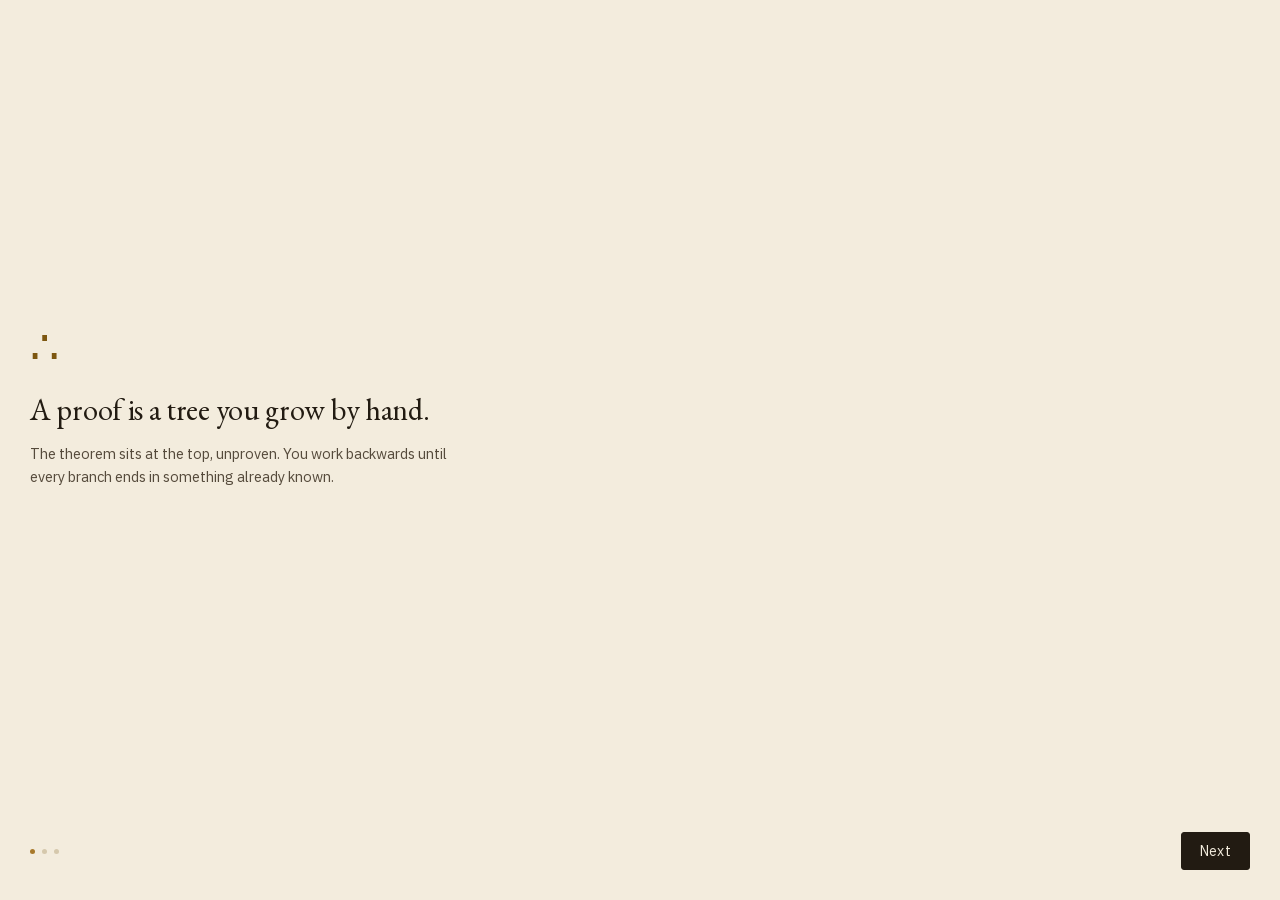
==== web/index.html @ ab9def8e "Real mathematical proofs as drag-and-snap puzzles, checked by a verification kernel that ships insid" ====
<!doctype html>
<html lang="en">
<head>
<meta charset="utf-8">
<meta name="viewport" content="width=device-width, initial-scale=1, maximum-scale=1, user-scalable=no, viewport-fit=cover">
<meta name="color-scheme" content="light dark">
<title>Axiom</title>
<link rel="icon" href="data:,">
<link rel="stylesheet" href="fonts/fonts.css">
<link rel="stylesheet" href="css/style.css">
</head>
<body>

<main id="stage">

  <!-- ONBOARDING -->
  <section class="screen" id="onboard" hidden>
    <div class="ob-track" id="obTrack">
      <article class="ob-card">
        <p class="ob-mark">∴</p>
        <p class="ob-line">A proof is a tree you grow by hand.</p>
        <p class="ob-sub">The theorem sits at the top, unproven. You work backwards until every branch
          ends in something already known.</p>
      </article>
      <article class="ob-card">
        <p class="ob-mark">■</p>
        <p class="ob-line">Every step is checked by a real verifier.</p>
        <p class="ob-sub">There is a proof kernel inside this app. It refuses anything that does not follow.
          When it says you proved it, you proved it.</p>
      </article>
      <article class="ob-card">
        <p class="ob-mark">△</p>
        <p class="ob-line">You will never type mathematics.</p>
        <p class="ob-sub">Suppose, split, take cases, name a witness. Eight moves carry the whole game,
          and the first one is waiting.</p>
      </article>
    </div>
    <div class="ob-foot">
      <div class="ob-dots" id="obDots"></div>
      <button class="btn" id="obNext" type="button">Next</button>
    </div>
  </section>

  <!-- MAP -->
  <section class="screen view" id="v-map" hidden>
    <header class="bar bar-plain">
      <div class="bar-mid"><p class="bar-title">The Grand Map</p><p class="bar-sub" id="mapCount"></p></div>
    </header>
    <div class="scroller"><div id="mapList"></div>
      <p class="colophon">Twenty five centuries, three regions, one kernel.</p>
    </div>
  </section>

  <!-- DAILY -->
  <section class="screen view" id="v-daily" hidden>
    <header class="bar bar-plain">
      <div class="bar-mid"><p class="bar-title" id="dDay"></p><p class="bar-sub" id="dDate"></p></div>
    </header>
    <div class="scroller">
      <p class="streak" id="dStreak"></p>

      <div class="envelope" id="dEnvelope" hidden>
        <div class="env-seal" id="dSeal">∴</div>
        <p class="env-tone" id="dTone"></p>
        <p class="env-note">One theorem, the same one for everyone, chosen by today’s date.</p>
        <button class="btn" id="dOpen" type="button">Break the seal</button>
      </div>

      <div class="result" id="dResult" hidden>
        <p class="res-name" id="dName"></p>
        <div class="grid" id="dShape"></div>
        <p class="res-score" id="dScore"></p>
        <p class="crown" id="dCrown"></p>
        <button class="btn" id="dShare" type="button">Share the shape</button>
        <p class="help">The grid shows the shape of your proof tree and nothing else. It gives no step away.</p>
      </div>

      <hr class="rule faint">
      <p class="label">The last thirty days</p>
      <div class="archive" id="dArchive"></div>
      <p class="help">Dailies are computed from the date on this device, so they work with no connection
        and everyone gets the same theorem.</p>
    </div>
  </section>

  <!-- FORGE -->
  <section class="screen view" id="v-forge" hidden>
    <header class="bar bar-plain">
      <div class="bar-mid"><p class="bar-title">The Forge</p><p class="bar-sub">Drills, built fresh each time</p></div>
    </header>
    <div class="scroller">
      <p class="lead">Pick a move and the forge grows a new theorem around it, then checks that it can be
        finished before handing it to you. Mastery fades over a few weeks, which is what brings you back.</p>
      <div id="forgeList"></div>
    </div>
  </section>

  <!-- SATCHEL -->
  <section class="screen view" id="v-satchel" hidden>
    <header class="bar bar-plain">
      <div class="bar-mid"><p class="bar-title">Satchel</p><p class="bar-sub">Everything you have proved</p></div>
    </header>
    <div class="scroller">
      <p class="lead">Every theorem you finish becomes a tool you keep. Tap any one to watch your own proof
        rebuild itself, step by step.</p>
      <div id="satchelList"></div>
      <p class="empty" id="satchelEmpty" hidden>Nothing yet. Prove one theorem and it becomes a tool you keep.</p>
    </div>
  </section>

  <!-- PROFILE -->
  <section class="screen view" id="v-profile" hidden>
    <header class="bar bar-plain">
      <div class="bar-mid"><p class="bar-title">You</p><p class="bar-sub">Kept on this device only</p></div>
    </header>
    <div class="scroller">
      <div class="stats">
        <div class="stat"><span class="k">Rigor</span><span class="v" id="pRigor"></span></div>
        <div class="stat"><span class="k">Seals</span><span class="v" id="pSeals"></span></div>
        <div class="stat"><span class="k">Gold crowns</span><span class="v" id="pGold"></span></div>
        <div class="stat"><span class="k">Silver crowns</span><span class="v" id="pSilver"></span></div>
        <div class="stat"><span class="k">Daily streak</span><span class="v" id="pStreak"></span></div>
      </div>
      <p class="help">Rigor is a local score. There is no server behind it and no leaderboard to climb,
        so it only ever measures you against the shortest known proof.</p>

      <hr class="rule faint">
      <h2 class="h2">Settings</h2>
      <div class="field row"><div><label for="setSound">Sound</label>
        <p class="help">Woodblock clicks and the closing chord, synthesised on the device.</p></div>
        <input type="checkbox" id="setSound"></div>
      <div class="field row"><div><label for="setHaptics">Haptics</label>
        <p class="help">A short thunk when a step snaps home.</p></div>
        <input type="checkbox" id="setHaptics"></div>
      <div class="field row"><div><label for="setNotify">Daily reminder</label>
        <p class="help">One notification a day, only until you have solved that day’s proof. Off by default.</p></div>
        <input type="checkbox" id="setNotify"></div>
      <div class="field" id="setTimeRow" hidden><label for="setTime">Reminder time</label>
        <input type="time" id="setTime"></div>

      <hr class="rule faint">
      <h2 class="h2">Your progress</h2>
      <p class="help">Everything lives in this app’s storage on this phone. Nothing is uploaded, because
        the app cannot reach the network at all.</p>
      <div class="btnrow">
        <button class="btn ghost small" id="exportBtn" type="button">Export as JSON</button>
        <button class="btn ghost small danger" id="eraseBtn" type="button">Erase everything</button>
      </div>

      <p class="colophon">Axiom. Rigor as play.<br>Free, complete, and offline. Version 1.0</p>
    </div>
  </section>

  <!-- PROOF BOARD -->
  <section class="screen" id="v-board" hidden>
    <header class="bar">
      <button class="icon" id="bBack" type="button" aria-label="Leave this proof">Leave</button>
      <div class="bar-mid"><p class="bar-title" id="bTitle"></p><p class="bar-sub" id="bSub"></p></div>
      <button class="icon" id="bHint" type="button" aria-label="Ask for a hint">Hint</button>
    </header>
    <div class="statement" id="bStatement"></div>
    <div class="treewrap" id="treeWrap"><div class="treefit" id="treeFit"><div class="tree" id="tree"></div></div></div>

    <div class="replaybar" id="replayBar" hidden><p id="replayNote">Replaying</p></div>

    <div class="panel" id="panel">
      <div class="panel-head">
        <div class="panel-top">
          <p class="panel-goal" id="pGoal"></p>
          <span class="panel-actions">
            <span class="par" id="bPar"></span>
            <button class="btn ghost small" id="bUndo" type="button">Undo</button>
          </span>
        </div>
        <p class="panel-know" id="pKnowHead"></p>
        <div class="chips" id="pKnow"></div>
      </div>
      <p class="panel-label">Moves</p>
      <div class="moves" id="pMoves"></div>
      <p class="panel-label" id="pToolsLabel">Satchel</p>
      <div class="tools" id="pTools"></div>
    </div>
  </section>

  <!-- VIGNETTE -->
  <section class="screen" id="v-vignette" hidden>
    <header class="bar">
      <button class="icon" id="vgBack" type="button" aria-label="Back">Back</button>
      <div class="bar-mid"><p class="bar-title">Keystone</p><p class="bar-sub" id="vgEra"></p></div>
      <span class="icon spacer"></span>
    </header>
    <div class="scroller">
      <h1 class="vg-title" id="vgTitle"></h1>
      <div class="vg-body" id="vgBody"></div>
    </div>
  </section>
</main>

<nav id="tabs" hidden>
  <button data-view="map" class="tab is-on" type="button">Map</button>
  <button data-view="daily" class="tab" type="button">Daily</button>
  <button data-view="forge" class="tab" type="button">Forge</button>
  <button data-view="satchel" class="tab" type="button">Satchel</button>
  <button data-view="profile" class="tab" type="button">You</button>
</nav>

<!-- term picker -->
<div id="chooser" class="sheet" hidden>
  <div class="sheet-panel">
    <p class="sheet-title" id="chooserTitle"></p>
    <p class="sheet-body" id="chooserNote" hidden></p>
    <div class="chips" id="chooserList"></div>
    <button class="btn ghost small" id="chooserCancel" type="button">Cancel</button>
  </div>
</div>

<!-- hints -->
<div id="hint" class="sheet" hidden>
  <div class="sheet-panel">
    <p class="sheet-title" id="hintTier"></p>
    <p class="sheet-body" id="hintBody"></p>
    <p class="sheet-body ghosted" id="hintExtra" hidden></p>
    <p class="help" id="hintCost"></p>
    <button class="btn ghost small" id="hintClose" type="button">Close</button>
  </div>
</div>

<!-- victory -->
<div id="victory" class="sheet" hidden>
  <div class="sheet-panel">
    <p class="v-eyebrow">Proved</p>
    <p class="v-title" id="vTitle"></p>
    <p class="v-verify" id="vVerify"></p>
    <div class="v-nums">
      <div><span class="v-n" id="vMoves"></span><span class="v-k">moves</span></div>
      <div><span class="v-n" id="vPar"></span><span class="v-k">par</span></div>
      <div><span class="v-n" id="vTime"></span><span class="v-k">taken</span></div>
    </div>
    <p class="crown" id="vCrown"></p>
    <p class="v-rigor" id="vRigor"></p>
    <p class="v-lemma" id="vLemma"></p>
    <div class="btnrow">
      <button class="btn" id="vNext" type="button">Next theorem</button>
      <button class="btn ghost small" id="vShare" type="button">Share the shape</button>
      <button class="btn ghost small" id="vVignette" type="button" hidden>Read the story</button>
      <button class="btn ghost small" id="vBack" type="button">Done</button>
    </div>
  </div>
</div>

<p id="toast" class="toast" hidden></p>

<script src="js/kernel.js"></script>
<script src="js/pars.js"></script>
<script src="js/content.js"></script>
<script src="js/store.js"></script>
<script src="js/sound.js"></script>
<script src="js/forge.js"></script>
<script src="js/board.js"></script>
<script src="js/app.js"></script>
</body>
</html>
---- web/fonts/fonts.css ----
/* cyrillic-ext */
@font-face {
  font-family: 'EB Garamond';
  font-style: italic;
  font-weight: 400 600;
  font-display: swap;
  src: url(SlGWmQSNjdsmc35JDF1K5GRweDY1ZyHKpWiGIg.woff2) format('woff2');
  unicode-range: U+0460-052F, U+1C80-1C8A, U+20B4, U+2DE0-2DFF, U+A640-A69F, U+FE2E-FE2F;
}
/* cyrillic */
@font-face {
  font-family: 'EB Garamond';
  font-style: italic;
  font-weight: 400 600;
  font-display: swap;
  src: url(SlGWmQSNjdsmc35JDF1K5GRweD81ZyHKpWiGIg.woff2) format('woff2');
  unicode-range: U+0301, U+0400-045F, U+0490-0491, U+04B0-04B1, U+2116;
}
/* greek-ext */
@font-face {
  font-family: 'EB Garamond';
  font-style: italic;
  font-weight: 400 600;
  font-display: swap;
  src: url(SlGWmQSNjdsmc35JDF1K5GRweDc1ZyHKpWiGIg.woff2) format('woff2');
  unicode-range: U+1F00-1FFF;
}
/* greek */
@font-face {
  font-family: 'EB Garamond';
  font-style: italic;
  font-weight: 400 600;
  font-display: swap;
  src: url(SlGWmQSNjdsmc35JDF1K5GRweDg1ZyHKpWiGIg.woff2) format('woff2');
  unicode-range: U+0370-0377, U+037A-037F, U+0384-038A, U+038C, U+038E-03A1, U+03A3-03FF;
}
/* vietnamese */
@font-face {
  font-family: 'EB Garamond';
  font-style: italic;
  font-weight: 400 600;
  font-display: swap;
  src: url(SlGWmQSNjdsmc35JDF1K5GRweDQ1ZyHKpWiGIg.woff2) format('woff2');
  unicode-range: U+0102-0103, U+0110-0111, U+0128-0129, U+0168-0169, U+01A0-01A1, U+01AF-01B0, U+0300-0301, U+0303-0304, U+0308-0309, U+0323, U+0329, U+1EA0-1EF9, U+20AB;
}
/* latin-ext */
@font-face {
  font-family: 'EB Garamond';
  font-style: italic;
  font-weight: 400 600;
  font-display: swap;
  src: url(SlGWmQSNjdsmc35JDF1K5GRweDU1ZyHKpWiGIg.woff2) format('woff2');
  unicode-range: U+0100-02BA, U+02BD-02C5, U+02C7-02CC, U+02CE-02D7, U+02DD-02FF, U+0304, U+0308, U+0329, U+1D00-1DBF, U+1E00-1E9F, U+1EF2-1EFF, U+2020, U+20A0-20AB, U+20AD-20C0, U+2113, U+2C60-2C7F, U+A720-A7FF;
}
/* latin */
@font-face {
  font-family: 'EB Garamond';
  font-style: italic;
  font-weight: 400 600;
  font-display: swap;
  src: url(SlGWmQSNjdsmc35JDF1K5GRweDs1ZyHKpWg.woff2) format('woff2');
  unicode-range: U+0000-00FF, U+0131, U+0152-0153, U+02BB-02BC, U+02C6, U+02DA, U+02DC, U+0304, U+0308, U+0329, U+2000-206F, U+20AC, U+2122, U+2191, U+2193, U+2212, U+2215, U+FEFF, U+FFFD;
}
/* cyrillic-ext */
@font-face {
  font-family: 'EB Garamond';
  font-style: normal;
  font-weight: 400 700;
  font-display: swap;
  src: url(SlGUmQSNjdsmc35JDF1K5GR4SDk_YAPIlWk.woff2) format('woff2');
  unicode-range: U+0460-052F, U+1C80-1C8A, U+20B4, U+2DE0-2DFF, U+A640-A69F, U+FE2E-FE2F;
}
/* cyrillic */
@font-face {
  font-family: 'EB Garamond';
  font-style: normal;
  font-weight: 400 700;
  font-display: swap;
  src: url(SlGUmQSNjdsmc35JDF1K5GRxSDk_YAPIlWk.woff2) format('woff2');
  unicode-range: U+0301, U+0400-045F, U+0490-0491, U+04B0-04B1, U+2116;
}
/* greek-ext */
@font-face {
  font-family: 'EB Garamond';
  font-style: normal;
  font-weight: 400 700;
  font-display: swap;
  src: url(SlGUmQSNjdsmc35JDF1K5GR5SDk_YAPIlWk.woff2) format('woff2');
  unicode-range: U+1F00-1FFF;
}
/* greek */
@font-face {
  font-family: 'EB Garamond';
  font-style: normal;
  font-weight: 400 700;
  font-display: swap;
  src: url(SlGUmQSNjdsmc35JDF1K5GR2SDk_YAPIlWk.woff2) format('woff2');
  unicode-range: U+0370-0377, U+037A-037F, U+0384-038A, U+038C, U+038E-03A1, U+03A3-03FF;
}
/* vietnamese */
@font-face {
  font-family: 'EB Garamond';
  font-style: normal;
  font-weight: 400 700;
  font-display: swap;
  src: url(SlGUmQSNjdsmc35JDF1K5GR6SDk_YAPIlWk.woff2) format('woff2');
  unicode-range: U+0102-0103, U+0110-0111, U+0128-0129, U+0168-0169, U+01A0-01A1, U+01AF-01B0, U+0300-0301, U+0303-0304, U+0308-0309, U+0323, U+0329, U+1EA0-1EF9, U+20AB;
}
/* latin-ext */
@font-face {
  font-family: 'EB Garamond';
  font-style: normal;
  font-weight: 400 700;
  font-display: swap;
  src: url(SlGUmQSNjdsmc35JDF1K5GR7SDk_YAPIlWk.woff2) format('woff2');
  unicode-range: U+0100-02BA, U+02BD-02C5, U+02C7-02CC, U+02CE-02D7, U+02DD-02FF, U+0304, U+0308, U+0329, U+1D00-1DBF, U+1E00-1E9F, U+1EF2-1EFF, U+2020, U+20A0-20AB, U+20AD-20C0, U+2113, U+2C60-2C7F, U+A720-A7FF;
}
/* latin */
@font-face {
  font-family: 'EB Garamond';
  font-style: normal;
  font-weight: 400 700;
  font-display: swap;
  src: url(SlGUmQSNjdsmc35JDF1K5GR1SDk_YAPI.woff2) format('woff2');
  unicode-range: U+0000-00FF, U+0131, U+0152-0153, U+02BB-02BC, U+02C6, U+02DA, U+02DC, U+0304, U+0308, U+0329, U+2000-206F, U+20AC, U+2122, U+2191, U+2193, U+2212, U+2215, U+FEFF, U+FFFD;
}
/* cyrillic-ext */
@font-face {
  font-family: 'IBM Plex Sans';
  font-style: normal;
  font-weight: 400;
  font-stretch: 100%;
  font-display: swap;
  src: url(zYXzKVElMYYaJe8bpLHnCwDKr932-G7dytD-Dmu1syxTKYbSB4ZhRNU.woff2) format('woff2');
  unicode-range: U+0460-052F, U+1C80-1C8A, U+20B4, U+2DE0-2DFF, U+A640-A69F, U+FE2E-FE2F;
}
/* cyrillic */
@font-face {
  font-family: 'IBM Plex Sans';
  font-style: normal;
  font-weight: 400;
  font-stretch: 100%;
  font-display: swap;
  src: url(zYXzKVElMYYaJe8bpLHnCwDKr932-G7dytD-Dmu1syxaKYbSB4ZhRNU.woff2) format('woff2');
  unicode-range: U+0301, U+0400-045F, U+0490-0491, U+04B0-04B1, U+2116;
}
/* greek */
@font-face {
  font-family: 'IBM Plex Sans';
  font-style: normal;
  font-weight: 400;
  font-stretch: 100%;
  font-display: swap;
  src: url(zYXzKVElMYYaJe8bpLHnCwDKr932-G7dytD-Dmu1syxdKYbSB4ZhRNU.woff2) format('woff2');
  unicode-range: U+0370-0377, U+037A-037F, U+0384-038A, U+038C, U+038E-03A1, U+03A3-03FF;
}
/* vietnamese */
@font-face {
  font-family: 'IBM Plex Sans';
  font-style: normal;
  font-weight: 400;
  font-stretch: 100%;
  font-display: swap;
  src: url(zYXzKVElMYYaJe8bpLHnCwDKr932-G7dytD-Dmu1syxRKYbSB4ZhRNU.woff2) format('woff2');
  unicode-range: U+0102-0103, U+0110-0111, U+0128-0129, U+0168-0169, U+01A0-01A1, U+01AF-01B0, U+0300-0301, U+0303-0304, U+0308-0309, U+0323, U+0329, U+1EA0-1EF9, U+20AB;
}
/* latin-ext */
@font-face {
  font-family: 'IBM Plex Sans';
  font-style: normal;
  font-weight: 400;
  font-stretch: 100%;
  font-display: swap;
  src: url(zYXzKVElMYYaJe8bpLHnCwDKr932-G7dytD-Dmu1syxQKYbSB4ZhRNU.woff2) format('woff2');
  unicode-range: U+0100-02BA, U+02BD-02C5, U+02C7-02CC, U+02CE-02D7, U+02DD-02FF, U+0304, U+0308, U+0329, U+1D00-1DBF, U+1E00-1E9F, U+1EF2-1EFF, U+2020, U+20A0-20AB, U+20AD-20C0, U+2113, U+2C60-2C7F, U+A720-A7FF;
}
/* latin */
@font-face {
  font-family: 'IBM Plex Sans';
  font-style: normal;
  font-weight: 400;
  font-stretch: 100%;
  font-display: swap;
  src: url(zYXzKVElMYYaJe8bpLHnCwDKr932-G7dytD-Dmu1syxeKYbSB4Zh.woff2) format('woff2');
  unicode-range: U+0000-00FF, U+0131, U+0152-0153, U+02BB-02BC, U+02C6, U+02DA, U+02DC, U+0304, U+0308, U+0329, U+2000-206F, U+20AC, U+2122, U+2191, U+2193, U+2212, U+2215, U+FEFF, U+FFFD;
}
/* cyrillic-ext */
@font-face {
  font-family: 'IBM Plex Sans';
  font-style: normal;
  font-weight: 500;
  font-stretch: 100%;
  font-display: swap;
  src: url(zYXzKVElMYYaJe8bpLHnCwDKr932-G7dytD-Dmu1syxTKYbSB4ZhRNU.woff2) format('woff2');
  unicode-range: U+0460-052F, U+1C80-1C8A, U+20B4, U+2DE0-2DFF, U+A640-A69F, U+FE2E-FE2F;
}
/* cyrillic */
@font-face {
  font-family: 'IBM Plex Sans';
  font-style: normal;
  font-weight: 500;
  font-stretch: 100%;
  font-display: swap;
  src: url(zYXzKVElMYYaJe8bpLHnCwDKr932-G7dytD-Dmu1syxaKYbSB4ZhRNU.woff2) format('woff2');
  unicode-range: U+0301, U+0400-045F, U+0490-0491, U+04B0-04B1, U+2116;
}
/* greek */
@font-face {
  font-family: 'IBM Plex Sans';
  font-style: normal;
  font-weight: 500;
  font-stretch: 100%;
  font-display: swap;
  src: url(zYXzKVElMYYaJe8bpLHnCwDKr932-G7dytD-Dmu1syxdKYbSB4ZhRNU.woff2) format('woff2');
  unicode-range: U+0370-0377, U+037A-037F, U+0384-038A, U+038C, U+038E-03A1, U+03A3-03FF;
}
/* vietnamese */
@font-face {
  font-family: 'IBM Plex Sans';
  font-style: normal;
  font-weight: 500;
  font-stretch: 100%;
  font-display: swap;
  src: url(zYXzKVElMYYaJe8bpLHnCwDKr932-G7dytD-Dmu1syxRKYbSB4ZhRNU.woff2) format('woff2');
  unicode-range: U+0102-0103, U+0110-0111, U+0128-0129, U+0168-0169, U+01A0-01A1, U+01AF-01B0, U+0300-0301, U+0303-0304, U+0308-0309, U+0323, U+0329, U+1EA0-1EF9, U+20AB;
}
/* latin-ext */
@font-face {
  font-family: 'IBM Plex Sans';
  font-style: normal;
  font-weight: 500;
  font-stretch: 100%;
  font-display: swap;
  src: url(zYXzKVElMYYaJe8bpLHnCwDKr932-G7dytD-Dmu1syxQKYbSB4ZhRNU.woff2) format('woff2');
  unicode-range: U+0100-02BA, U+02BD-02C5, U+02C7-02CC, U+02CE-02D7, U+02DD-02FF, U+0304, U+0308, U+0329, U+1D00-1DBF, U+1E00-1E9F, U+1EF2-1EFF, U+2020, U+20A0-20AB, U+20AD-20C0, U+2113, U+2C60-2C7F, U+A720-A7FF;
}
/* latin */
@font-face {
  font-family: 'IBM Plex Sans';
  font-style: normal;
  font-weight: 500;
  font-stretch: 100%;
  font-display: swap;
  src: url(zYXzKVElMYYaJe8bpLHnCwDKr932-G7dytD-Dmu1syxeKYbSB4Zh.woff2) format('woff2');
  unicode-range: U+0000-00FF, U+0131, U+0152-0153, U+02BB-02BC, U+02C6, U+02DA, U+02DC, U+0304, U+0308, U+0329, U+2000-206F, U+20AC, U+2122, U+2191, U+2193, U+2212, U+2215, U+FEFF, U+FFFD;
}
/* cyrillic-ext */
@font-face {
  font-family: 'IBM Plex Sans';
  font-style: normal;
  font-weight: 600;
  font-stretch: 100%;
  font-display: swap;
  src: url(zYXzKVElMYYaJe8bpLHnCwDKr932-G7dytD-Dmu1syxTKYbSB4ZhRNU.woff2) format('woff2');
  unicode-range: U+0460-052F, U+1C80-1C8A, U+20B4, U+2DE0-2DFF, U+A640-A69F, U+FE2E-FE2F;
}
/* cyrillic */
@font-face {
  font-family: 'IBM Plex Sans';
  font-style: normal;
  font-weight: 600;
  font-stretch: 100%;
  font-display: swap;
  src: url(zYXzKVElMYYaJe8bpLHnCwDKr932-G7dytD-Dmu1syxaKYbSB4ZhRNU.woff2) format('woff2');
  unicode-range: U+0301, U+0400-045F, U+0490-0491, U+04B0-04B1, U+2116;
}
/* greek */
@font-face {
  font-family: 'IBM Plex Sans';
  font-style: normal;
  font-weight: 600;
  font-stretch: 100%;
  font-display: swap;
  src: url(zYXzKVElMYYaJe8bpLHnCwDKr932-G7dytD-Dmu1syxdKYbSB4ZhRNU.woff2) format('woff2');
  unicode-range: U+0370-0377, U+037A-037F, U+0384-038A, U+038C, U+038E-03A1, U+03A3-03FF;
}
/* vietnamese */
@font-face {
  font-family: 'IBM Plex Sans';
  font-style: normal;
  font-weight: 600;
  font-stretch: 100%;
  font-display: swap;
  src: url(zYXzKVElMYYaJe8bpLHnCwDKr932-G7dytD-Dmu1syxRKYbSB4ZhRNU.woff2) format('woff2');
  unicode-range: U+0102-0103, U+0110-0111, U+0128-0129, U+0168-0169, U+01A0-01A1, U+01AF-01B0, U+0300-0301, U+0303-0304, U+0308-0309, U+0323, U+0329, U+1EA0-1EF9, U+20AB;
}
/* latin-ext */
@font-face {
  font-family: 'IBM Plex Sans';
  font-style: normal;
  font-weight: 600;
  font-stretch: 100%;
  font-display: swap;
  src: url(zYXzKVElMYYaJe8bpLHnCwDKr932-G7dytD-Dmu1syxQKYbSB4ZhRNU.woff2) format('woff2');
  unicode-range: U+0100-02BA, U+02BD-02C5, U+02C7-02CC, U+02CE-02D7, U+02DD-02FF, U+0304, U+0308, U+0329, U+1D00-1DBF, U+1E00-1E9F, U+1EF2-1EFF, U+2020, U+20A0-20AB, U+20AD-20C0, U+2113, U+2C60-2C7F, U+A720-A7FF;
}
/* latin */
@font-face {
  font-family: 'IBM Plex Sans';
  font-style: normal;
  font-weight: 600;
  font-stretch: 100%;
  font-display: swap;
  src: url(zYXzKVElMYYaJe8bpLHnCwDKr932-G7dytD-Dmu1syxeKYbSB4Zh.woff2) format('woff2');
  unicode-range: U+0000-00FF, U+0131, U+0152-0153, U+02BB-02BC, U+02C6, U+02DA, U+02DC, U+0304, U+0308, U+0329, U+2000-206F, U+20AC, U+2122, U+2191, U+2193, U+2212, U+2215, U+FEFF, U+FFFD;
}
---- web/css/style.css ----
/* Axiom. Parchment and ink, with gold reserved for what has been proved.
   One accent (gold), one radius system (3px, 8px, and circles for wax seals). */

:root {
  --parch: #F3ECDD;
  --parch-2: #EAE1CD;
  --parch-3: #E2D7BE;
  --ink: #221B12;
  --ink-soft: #554A3B;
  --ink-faint: #6E6149;
  --hair: #D5C8AC;
  --gold: #7D5710;          /* text weight gold */
  --gold-line: #A8792A;     /* strokes and fills */
  --gold-wash: rgba(168, 121, 42, 0.13);
  --danger: #7A2E22;
  --r: 3px;
  --r-lg: 8px;
  --serif: "EB Garamond", Iowan Old Style, Palatino, Georgia, serif;
  --sans: "IBM Plex Sans", system-ui, -apple-system, Segoe UI, sans-serif;
  --measure: 34rem;
}

@media (prefers-color-scheme: dark) {
  :root {
    --parch: #17140F;
    --parch-2: #211C14;
    --parch-3: #2A241A;
    --ink: #EDE4D0;
    --ink-soft: #A99B82;
    --ink-faint: #9D8E6B;
    --hair: #3A3325;
    --gold: #D7A94A;
    --gold-line: #C69A3E;
    --gold-wash: rgba(215, 169, 74, 0.14);
    --danger: #D98A7C;
  }
}

* { box-sizing: border-box; -webkit-tap-highlight-color: transparent; }

html, body {
  margin: 0; height: 100%;
  background: var(--parch);
  color: var(--ink);
  font-family: var(--serif);
  font-size: 17px;
  line-height: 1.5;
  -webkit-font-smoothing: antialiased;
  overscroll-behavior: none;
}

#stage { position: fixed; inset: 0 0 var(--tabh, 0px) 0; }
body.has-tabs { --tabh: calc(56px + var(--sab, 0px)); }
body.on-board { --tabh: 0px; }
body.dragging { -webkit-user-select: none; user-select: none; }

.screen { position: absolute; inset: 0; display: flex; flex-direction: column; }
.screen[hidden] { display: none !important; }

.scroller {
  flex: 1 1 auto; overflow-y: auto; -webkit-overflow-scrolling: touch;
  padding: 16px 20px 44px; max-width: var(--measure); width: 100%; margin: 0 auto;
}

/* ---------------- bars ---------------- */
.bar {
  display: flex; align-items: center; gap: 10px;
  padding: calc(10px + var(--sat, 0px)) 14px 10px;
  border-bottom: 1px solid var(--hair);
  background: var(--parch);
  flex: 0 0 auto;
}
.bar-mid { flex: 1; min-width: 0; text-align: center; }
.bar-plain .bar-mid { text-align: left; padding-left: 6px; }
.bar-title { font-family: var(--serif); font-size: 19px; margin: 0; letter-spacing: -0.005em;
  white-space: nowrap; overflow: hidden; text-overflow: ellipsis; }
.bar-sub { font-family: var(--sans); font-size: 11px; letter-spacing: 0.1em; text-transform: uppercase;
  color: var(--ink-faint); margin: 2px 0 0; white-space: nowrap; overflow: hidden; text-overflow: ellipsis; }
.icon {
  font-family: var(--sans); font-size: 12px; letter-spacing: 0.06em; text-transform: uppercase;
  background: transparent; border: 1px solid var(--hair); border-radius: var(--r);
  color: var(--ink-soft); padding: 6px 10px; cursor: pointer; flex: 0 0 auto;
}
.icon:active { transform: translateY(1px); }
.icon.spacer { visibility: hidden; }

/* ---------------- type ---------------- */
.label, .panel-label, .sat-head, .tab, .stat .k, .v-k, .seal-sub, .fg-p {
  font-family: var(--sans); font-size: 11px; letter-spacing: 0.12em; text-transform: uppercase;
  color: var(--ink-faint);
}
.h2 { font-size: 20px; font-weight: 600; margin: 26px 0 8px; }
.lead { font-size: 17px; color: var(--ink-soft); margin: 0 0 20px; }
.help { font-family: var(--sans); font-size: 12.5px; line-height: 1.5; color: var(--ink-faint); margin: 8px 0 0; }
.empty { color: var(--ink-faint); font-style: italic; margin-top: 36px; }
.colophon { font-family: var(--sans); font-size: 11.5px; color: var(--ink-faint); letter-spacing: 0.04em;
  margin-top: 34px; line-height: 1.7; }
.rule { border: 0; border-top: 1px solid var(--hair); margin: 26px 0 16px; }
.rule.faint { opacity: 0.7; }

.btn {
  font-family: var(--sans); font-size: 14px; letter-spacing: 0.02em;
  background: var(--ink); color: var(--parch); border: 1px solid var(--ink);
  border-radius: var(--r); padding: 9px 18px; cursor: pointer;
  transition: transform 0.12s ease, opacity 0.12s ease;
}
.btn:active { transform: translateY(1px); }
.btn[disabled] { opacity: 0.35; cursor: default; }
.btn.ghost { background: transparent; color: var(--ink); border-color: var(--hair); }
.btn.small { padding: 6px 12px; font-size: 13px; }
.btn.danger { color: var(--danger); border-color: var(--danger); }
.btnrow { display: flex; flex-wrap: wrap; gap: 8px; margin-top: 14px; }

/* ---------------- onboarding ---------------- */
#onboard { justify-content: space-between; background: var(--parch); z-index: 40; }
.ob-track { flex: 1; display: flex; overflow: hidden; padding-top: var(--sat, 0px); }
.ob-card {
  flex: 0 0 100%; display: flex; flex-direction: column; justify-content: center;
  padding: 0 30px; transition: transform 0.34s cubic-bezier(0.16, 1, 0.3, 1);
}
.ob-mark { font-size: 46px; color: var(--gold); margin: 0 0 22px; line-height: 1; }
.ob-line { font-size: 30px; line-height: 1.22; margin: 0 0 14px; letter-spacing: -0.01em; }
.ob-sub { font-family: var(--sans); font-size: 14.5px; line-height: 1.6; color: var(--ink-soft);
  margin: 0; max-width: 26rem; }
.ob-foot { display: flex; align-items: center; justify-content: space-between;
  padding: 20px 30px calc(30px + var(--sab, 0px)); }
.ob-dots { display: flex; gap: 7px; }
.ob-dot { width: 5px; height: 5px; border-radius: 50%; background: var(--hair); }
.ob-dot.on { background: var(--gold-line); }

/* ---------------- map ---------------- */
.region { margin: 0 0 4px; }
.region + .trail { margin-bottom: 34px; }
.band { height: 46px; margin: 18px 0 10px; color: var(--gold-line); opacity: 0.55; }
.band svg { width: 100%; height: 46px; display: block; }
.band path { fill: none; stroke: currentColor; stroke-width: 1.5; stroke-linecap: round; }
.rg-name { font-size: 23px; margin: 0 0 2px; letter-spacing: -0.01em; }
.rg-era { font-family: var(--sans); font-size: 11px; letter-spacing: 0.12em; text-transform: uppercase;
  color: var(--ink-faint); margin: 0 0 10px; }
.rg-blurb { font-size: 16px; color: var(--ink-soft); margin: 0 0 10px; }
.rg-prog { font-family: var(--sans); font-size: 12.5px; color: var(--gold); margin: 0; }
.region.locked .rg-name, .region.locked .rg-blurb { color: var(--ink-faint); }

.trail { position: relative; padding-left: 0; }
.trail::before { content: ''; position: absolute; left: 21px; top: 12px; bottom: 12px;
  width: 1px; background: var(--hair); }
.seal-row { display: flex; align-items: center; gap: 14px; width: 100%; text-align: left;
  background: none; border: 0; padding: 7px 0; cursor: pointer; font: inherit; color: inherit;
  position: relative; }
.seal {
  width: 42px; height: 42px; border-radius: 50%; flex: 0 0 auto;
  display: flex; align-items: center; justify-content: center; position: relative;
  font-family: var(--sans); font-size: 13px; border: 1.5px solid var(--hair);
  background: var(--parch-2); color: var(--ink-faint);
}
.seal-proven { border-color: var(--gold-line); background: var(--gold-wash); color: var(--gold); }
.seal-gold { border-color: var(--gold); background: var(--gold); color: var(--parch); }
.seal.keystone { width: 48px; height: 48px; box-shadow: 0 0 0 1px var(--parch), 0 0 0 3px var(--hair); }
.seal-proven.keystone, .seal-gold.keystone { box-shadow: 0 0 0 1px var(--parch), 0 0 0 3px var(--gold-line); }
.seal .cr { position: absolute; top: -7px; right: -4px; font-size: 13px; color: var(--gold-line);
  background: var(--parch); border-radius: 50%; line-height: 1; padding: 1px 2px; }
.seal-txt { min-width: 0; }
.seal-name { display: block; font-size: 16.5px; line-height: 1.25; }
.seal-sub { display: block; margin-top: 2px; text-transform: none; letter-spacing: 0.01em;
  font-size: 12.5px; line-height: 1.4; }

/* ---------------- daily ---------------- */
.streak { font-family: var(--sans); font-size: 12px; letter-spacing: 0.1em; text-transform: uppercase;
  color: var(--gold); margin: 4px 0 18px; }
.envelope { border: 1px solid var(--hair); border-radius: var(--r-lg); padding: 30px 22px 26px;
  text-align: center; background: var(--parch-2); }
.env-seal {
  width: 76px; height: 76px; margin: 0 auto 18px; border-radius: 50%;
  background: var(--gold-line); color: var(--parch); font-size: 32px;
  display: flex; align-items: center; justify-content: center;
  box-shadow: 0 0 0 5px var(--gold-wash);
}
.env-seal.crack { animation: crack 0.42s cubic-bezier(0.3, 0, 0.2, 1) both; }
@keyframes crack {
  0% { transform: scale(1) rotate(0deg); }
  35% { transform: scale(1.1) rotate(-5deg); }
  100% { transform: scale(0.2) rotate(14deg); opacity: 0; }
}
.env-tone { font-size: 20px; margin: 0 0 6px; }
.env-note { font-family: var(--sans); font-size: 13px; color: var(--ink-faint); margin: 0 0 20px; }

.result { border: 1px solid var(--gold-line); border-radius: var(--r-lg); padding: 22px;
  text-align: center; background: var(--gold-wash); }
.res-name { font-size: 18px; margin: 0 0 14px; }
.grid { display: inline-block; margin: 4px 0 16px; }
.shape-row { display: flex; gap: 4px; justify-content: center; margin-bottom: 4px; }
.blk { display: block; width: 15px; height: 15px; border-radius: 2px; }
.blk.leaf { background: var(--gold); }
.blk.mid { border: 1.5px solid var(--gold-line); }
.res-score { font-family: var(--sans); font-size: 14px; margin: 0 0 4px; color: var(--ink); }
.crown { font-family: var(--sans); font-size: 13px; margin: 0 0 16px; color: var(--ink-soft); }
.crown-gold { color: var(--gold); font-weight: 600; }
.crown-silver { color: var(--ink-soft); }

.archive { display: grid; grid-template-columns: repeat(5, 1fr); gap: 6px; margin: 12px 0 6px; }
.arch { border: 1px solid var(--hair); border-radius: var(--r); background: var(--parch-2);
  padding: 7px 2px; cursor: pointer; font: inherit; color: var(--ink-faint); }
.arch .ad { display: block; font-family: var(--sans); font-size: 10px; letter-spacing: 0.04em; }
.arch .am { display: block; font-family: var(--sans); font-size: 14px; margin-top: 2px; color: var(--ink-soft); }
.arch.done { border-color: var(--gold-line); background: var(--gold-wash); color: var(--ink-soft); }
.arch.done .am { color: var(--gold); }
.arch.today { border-style: dashed; }

/* ---------------- forge ---------------- */
.forge-row { display: block; width: 100%; text-align: left; background: var(--parch-2);
  border: 1px solid var(--hair); border-radius: var(--r); padding: 13px 14px; margin-bottom: 9px;
  cursor: pointer; font: inherit; color: inherit; }
.fg-h { display: flex; align-items: baseline; justify-content: space-between; gap: 10px; }
.fg-n { font-size: 17px; }
.fg-b { display: block; font-family: var(--sans); font-size: 12.5px; color: var(--ink-faint); margin: 3px 0 9px; }
.meter { display: block; height: 3px; background: var(--hair); border-radius: 2px; overflow: hidden; }
.meter i { display: block; height: 3px; background: var(--gold-line); }

/* ---------------- satchel ---------------- */
.sat-head { margin: 26px 0 10px; }
.sat-row { display: block; width: 100%; text-align: left; background: none; border: 0;
  border-bottom: 1px solid var(--hair); padding: 12px 0; cursor: pointer; font: inherit; color: inherit; }
.sat-l { display: block; font-size: 17px; line-height: 1.35; }
.sat-m { display: block; font-family: var(--sans); font-size: 12px; color: var(--ink-faint); margin-top: 4px; }

/* ---------------- profile ---------------- */
.stats { display: grid; grid-template-columns: 1fr 1fr; gap: 1px; background: var(--hair);
  border: 1px solid var(--hair); border-radius: var(--r); overflow: hidden; }
.stat { background: var(--parch); padding: 14px 12px; }
.stat .k { display: block; }
.stat .v { display: block; font-size: 26px; margin-top: 3px; font-variant-numeric: lining-nums; }
.field { margin-bottom: 16px; }
.field.row { display: flex; align-items: flex-start; justify-content: space-between; gap: 16px; }
label { display: block; font-size: 16px; }
input[type=checkbox] { width: 22px; height: 22px; accent-color: var(--gold-line); margin-top: 3px; flex: none; }
input[type=time] { font-family: var(--sans); font-size: 15px; background: var(--parch-2); color: var(--ink);
  border: 1px solid var(--hair); border-radius: var(--r); padding: 7px 10px; margin-top: 6px; }

/* ---------------- proof board ---------------- */
.statement { flex: 0 0 auto; padding: 10px 18px 11px; border-bottom: 1px solid var(--hair);
  background: var(--parch-2); }
.st-prose { font-size: 15.5px; line-height: 1.4; margin: 0; color: var(--ink); }
.st-formal { font-family: var(--sans); font-size: 12.5px; color: var(--ink-faint); margin: 5px 0 0;
  word-break: break-word; }

.treewrap { flex: 1 1 auto; overflow: auto; -webkit-overflow-scrolling: touch;
  padding: 12px 10px 14px; min-height: 168px; display: flex; justify-content: center; align-items: flex-start; }
.treefit { position: relative; flex: 0 0 auto; }
.tree { position: absolute; top: 0; left: 0; transform-origin: 0 0; }
.edges { position: absolute; top: 0; left: 0; overflow: visible; }
.edge { fill: none; stroke: var(--hair); stroke-width: 1.4; transition: stroke 0.3s ease; }
.edge.lit { stroke: var(--gold-line); stroke-width: 1.8; }

.node {
  position: absolute; max-width: 188px; padding: 6px 9px; border-radius: var(--r);
  font-family: var(--serif); font-size: 13px; line-height: 1.28; text-align: center;
  border: 1.5px solid var(--hair); background: var(--parch-2); color: var(--ink-soft);
  cursor: default; transition: border-color 0.2s ease, background 0.3s ease, transform 0.14s ease;
}
.node.is-open { border-color: var(--ink-soft); color: var(--ink); cursor: pointer; }
.node.is-focus { border-color: var(--gold-line); border-width: 2px; box-shadow: 0 0 0 4px var(--gold-wash); }
.node.is-done { border-color: var(--gold-line); background: var(--gold-wash); color: var(--ink); }
.node.is-mid { border-style: solid; border-color: var(--hair); background: transparent; }
.node .ncap { display: block; font-family: var(--sans); font-size: 9px; letter-spacing: 0.06em;
  text-transform: uppercase; color: var(--gold); margin-top: 3px; line-height: 1.3; }
.node.drop { border-color: var(--gold-line); border-style: dashed; transform: scale(1.04); }
.node.is-ghost { box-shadow: 0 0 0 4px var(--gold-wash); border-color: var(--gold-line); border-style: dashed; }
.node.snapped { animation: snap 0.24s cubic-bezier(0.16, 1, 0.3, 1); }
@keyframes snap { 0% { transform: translateY(-4px) scale(1.02); } 100% { transform: none; } }
.node.lit { border-color: var(--gold-line); background: var(--gold-wash); color: var(--ink);
  animation: lit 0.5s ease both; }
@keyframes lit { 0% { box-shadow: 0 0 0 0 var(--gold-wash); } 45% { box-shadow: 0 0 0 9px var(--gold-wash); }
  100% { box-shadow: 0 0 0 0 var(--gold-wash); } }
.rulelab { position: absolute; font-family: var(--sans); font-size: 9.5px; letter-spacing: 0.07em;
  text-transform: uppercase; color: var(--ink-faint); background: var(--parch); padding: 0 4px;
  white-space: nowrap; }

.replaybar { flex: 0 0 auto; border-top: 1px solid var(--hair); padding: 14px 18px calc(18px + var(--sab, 0px)); }
.replaybar p { margin: 0; font-family: var(--sans); font-size: 13px; color: var(--ink-faint); text-align: center; }

.panel { flex: 0 0 auto; max-height: 44%; overflow-y: auto; -webkit-overflow-scrolling: touch;
  border-top: 1px solid var(--hair); background: var(--parch);
  padding: 12px 16px calc(14px + var(--sab, 0px)); }
.panel-head { margin-bottom: 12px; }
.panel-top { display: flex; align-items: flex-start; justify-content: space-between; gap: 14px; margin-bottom: 8px; }
.panel-actions { display: flex; flex-direction: column; align-items: flex-end; gap: 7px; flex: 0 0 auto; }
.panel-goal { font-size: 19px; line-height: 1.3; margin: 0; flex: 1 1 auto; min-width: 0; }
.panel-know { font-family: var(--sans); font-size: 10.5px; letter-spacing: 0.12em; text-transform: uppercase;
  color: var(--ink-faint); margin: 0 0 6px; }
.chips { display: flex; flex-wrap: wrap; gap: 6px; }
.chip { font-family: var(--serif); font-size: 13.5px; border: 1px solid var(--hair); border-radius: var(--r);
  padding: 4px 9px; background: var(--parch-2); color: var(--ink-soft); cursor: pointer; }
.chip.live { border-color: var(--gold-line); color: var(--gold); background: var(--gold-wash); }
.chip.pickable { font-size: 15px; padding: 8px 12px; color: var(--ink); }
.panel-label { margin: 16px 0 7px; }
.move, .tile { display: block; width: 100%; text-align: left; border: 1px solid var(--hair);
  border-radius: var(--r); padding: 9px 11px; margin-bottom: 6px; background: var(--parch-2);
  cursor: pointer; font: inherit; color: inherit; }
.mv-n, .tl-n { display: block; font-family: var(--serif); font-size: 15.5px; line-height: 1.25; }
.mv-s, .tl-t { display: block; font-family: var(--sans); font-size: 12px; color: var(--ink-faint); margin-top: 3px; }
.tile { touch-action: none; color: var(--ink-faint); }
.tile .tl-n { color: var(--ink-faint); }
.tile.live { border-color: var(--gold-line); background: var(--gold-wash); color: var(--ink); }
.tile.live .tl-n { color: var(--ink); }
.tile.bring { border-style: dashed; border-color: var(--gold-line); color: var(--ink-soft); }
.tile.bring .tl-n { color: var(--ink-soft); }
.tile.bounce, .node.bounce { animation: bounce 0.3s cubic-bezier(0.36, 0.07, 0.19, 0.97); }
@keyframes bounce { 0%, 100% { transform: none; } 30% { transform: translateX(-5px); } 65% { transform: translateX(4px); } }
.panel-none { font-family: var(--sans); font-size: 13px; color: var(--ink-faint); margin: 0 0 6px; }
.par { font-family: var(--sans); font-size: 11px; letter-spacing: 0.08em; text-transform: uppercase;
  color: var(--ink-faint); white-space: nowrap; }

.dragghost { position: fixed; z-index: 60; pointer-events: none; transform: translate(-50%, -140%);
  font-family: var(--serif); font-size: 14px; background: var(--ink); color: var(--parch);
  padding: 7px 12px; border-radius: var(--r); box-shadow: 0 6px 18px rgba(0, 0, 0, 0.25); }

/* ---------------- vignette ---------------- */
#v-vignette .scroller { padding-bottom: calc(44px + var(--sab, 0px)); }
.vg-title { font-size: 30px; line-height: 1.15; margin: 10px 0 18px; letter-spacing: -0.015em; }
.vg-body p { font-size: 17.5px; line-height: 1.62; margin: 0 0 18px; }
.vg-body p:first-child::first-letter { font-size: 46px; float: left; line-height: 0.86; padding: 4px 8px 0 0;
  color: var(--gold); }

/* ---------------- tabs ---------------- */
#tabs {
  position: fixed; left: 0; right: 0; bottom: 0; height: calc(56px + var(--sab, 0px));
  display: grid; grid-template-columns: repeat(5, 1fr);
  background: var(--parch); border-top: 1px solid var(--hair);
  padding-bottom: var(--sab, 0px); padding-top: 18px; align-items: start; z-index: 15;
}
#tabs[hidden] { display: none !important; }
.tab { background: none; border: 0; cursor: pointer; padding: 0; font-family: var(--sans); }
.tab.is-on { color: var(--gold); }

/* ---------------- sheets and toast ---------------- */
.sheet { position: fixed; inset: 0; background: rgba(20, 15, 8, 0.46); display: flex; align-items: flex-end;
  z-index: 50; }
.sheet[hidden] { display: none !important; }
.sheet-panel { background: var(--parch); width: 100%; max-width: var(--measure); margin: 0 auto;
  border-top: 1px solid var(--hair); border-radius: var(--r-lg) var(--r-lg) 0 0;
  padding: 22px 20px calc(24px + var(--sab, 0px)); animation: rise 0.24s cubic-bezier(0.16, 1, 0.3, 1); }
@keyframes rise { from { transform: translateY(18px); opacity: 0.4; } to { transform: none; opacity: 1; } }
.sheet-title { font-family: var(--sans); font-size: 11px; letter-spacing: 0.13em; text-transform: uppercase;
  color: var(--ink-faint); margin: 0 0 10px; }
.sheet-body { font-size: 17px; line-height: 1.5; margin: 0 0 10px; }
.sheet-body.ghosted { color: var(--gold); }
#chooserCancel, #hintClose { margin-top: 16px; }

.v-eyebrow { font-family: var(--sans); font-size: 11px; letter-spacing: 0.16em; text-transform: uppercase;
  color: var(--gold); margin: 0 0 6px; }
.v-title { font-size: 26px; line-height: 1.15; margin: 0 0 6px; letter-spacing: -0.015em; }
.v-verify { font-family: var(--sans); font-size: 12px; color: var(--ink-faint); margin: 0 0 18px; }
.v-nums { display: grid; grid-template-columns: repeat(3, 1fr); gap: 1px; background: var(--hair);
  border: 1px solid var(--hair); border-radius: var(--r); overflow: hidden; margin-bottom: 16px; }
.v-nums > div { background: var(--parch); padding: 12px 8px; text-align: center; }
.v-n { display: block; font-size: 26px; font-variant-numeric: lining-nums; }
.v-k { display: block; margin-top: 2px; }
.v-rigor { font-family: var(--sans); font-size: 13px; color: var(--gold); margin: 0 0 4px; }
.v-lemma { font-family: var(--sans); font-size: 12.5px; color: var(--ink-faint); margin: 0; }

.toast { position: fixed; left: 50%; bottom: calc(78px + var(--sab, 0px)); transform: translateX(-50%);
  background: var(--ink); color: var(--parch); font-family: var(--sans); font-size: 13.5px;
  padding: 9px 15px; border-radius: var(--r); z-index: 70; max-width: 86vw; text-align: center; }
.toast[hidden] { display: none !important; }

@media (prefers-reduced-motion: reduce) {
  * { animation-duration: 0.001ms !important; transition-duration: 0.001ms !important; }
}
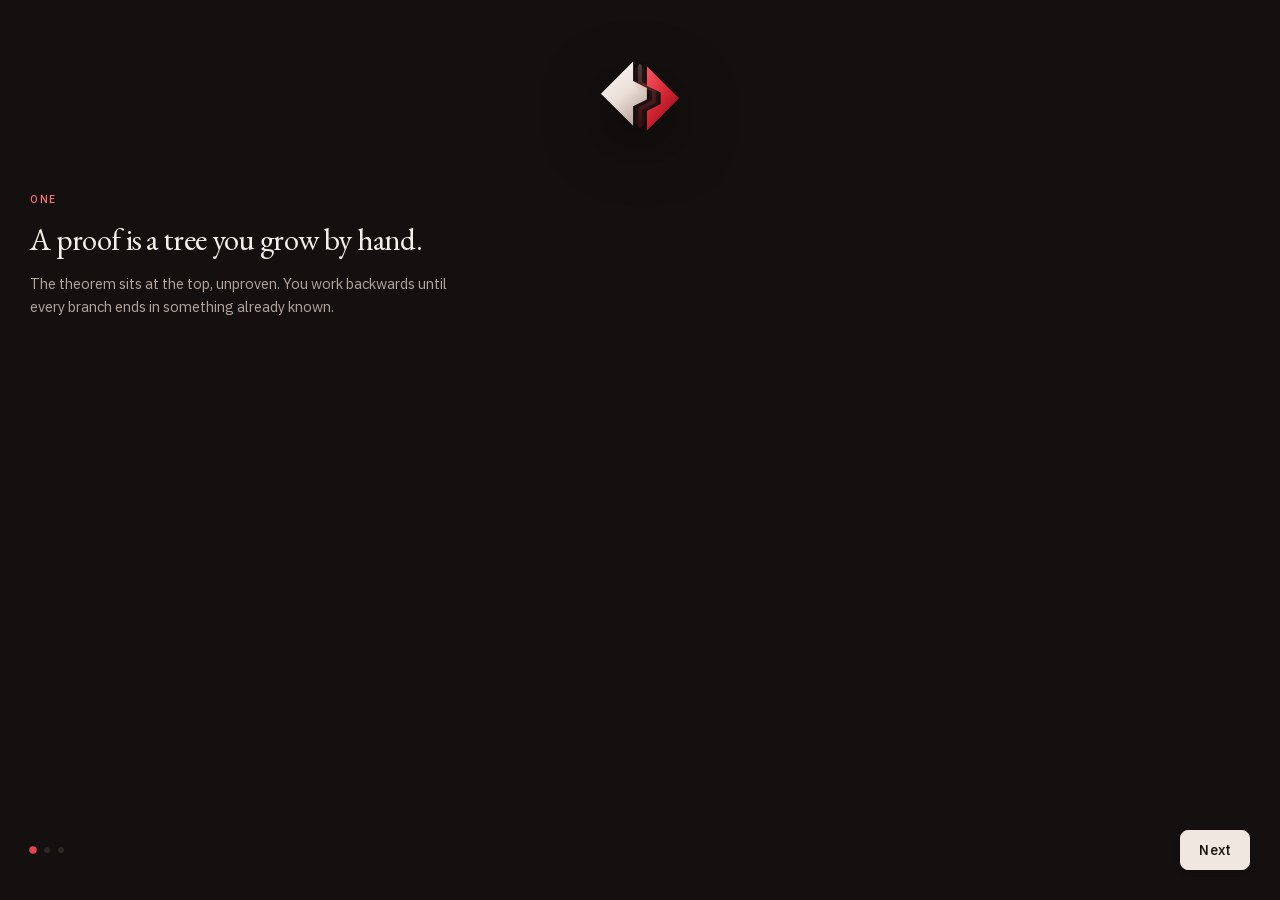
==== commit d41f124f: "1.0.1: charcoal and crimson identity built from the interlocking proof mark, and the bugs that came " ====
--- a/web/index.html
+++ b/web/index.html
@@ -3,7 +3,7 @@
 <head>
 <meta charset="utf-8">
 <meta name="viewport" content="width=device-width, initial-scale=1, maximum-scale=1, user-scalable=no, viewport-fit=cover">
-<meta name="color-scheme" content="light dark">
+<meta name="color-scheme" content="dark">
 <title>Axiom</title>
 <link rel="icon" href="data:,">
 <link rel="stylesheet" href="fonts/fonts.css">
@@ -11,25 +11,139 @@
 </head>
 <body>
 
+<!-- Every icon in Axiom is drawn here, in one stroke language: 1.7 units in a 24 box,
+     round caps, round joins, no fills except where a shape is meant to be solid. -->
+<svg id="glyphs" aria-hidden="true" focusable="false" xmlns="http://www.w3.org/2000/svg">
+  <defs>
+    <linearGradient id="mk-bone" x1="0.1" y1="0" x2="0.7" y2="1">
+      <stop offset="0" stop-color="#FFFAF6"/><stop offset="0.55" stop-color="#EADFD7"/><stop offset="1" stop-color="#B9A49B"/>
+    </linearGradient>
+    <linearGradient id="mk-crim" x1="0.2" y1="0" x2="0.9" y2="1">
+      <stop offset="0" stop-color="#F4515C"/><stop offset="0.5" stop-color="#D0212F"/><stop offset="1" stop-color="#7E1220"/>
+    </linearGradient>
+    <linearGradient id="mk-seam" x1="0" y1="0" x2="0" y2="1">
+      <stop offset="0" stop-color="#FFD6CF"/><stop offset="0.45" stop-color="#FF5D5A"/><stop offset="1" stop-color="#B01427"/>
+    </linearGradient>
+    <clipPath id="mk-solid"><path d="M26 54 L54 26 L82 54 L54 82 Z"/></clipPath>
+  </defs>
+
+  <!-- the interlock: two halves of one solid, the seam between them lit -->
+  <symbol id="mark" viewBox="0 0 108 108">
+    <path d="M26 54 L54 26 L54 43 L66 49 L66 59 L54 65 L54 82 Z" fill="url(#mk-bone)"/>
+    <path d="M54 26 L82 54 L54 82 L54 65 L66 59 L66 49 L54 43 Z" fill="url(#mk-crim)"/>
+    <g clip-path="url(#mk-solid)">
+      <path d="M54 24 L54 43 L66 49 L66 59 L54 65 L54 84" fill="none" stroke="#FF4B4F" stroke-width="8"
+            stroke-linejoin="round" opacity="0.34"/>
+      <path d="M54 24 L54 43 L66 49 L66 59 L54 65 L54 84" fill="none" stroke="url(#mk-seam)" stroke-width="3.4"
+            stroke-linejoin="round"/>
+      <path d="M54 24 L54 43 L66 49" fill="none" stroke="#FFE7E2" stroke-width="1.5" stroke-linejoin="round" opacity="0.9"/>
+    </g>
+    <path d="M28.5 53.4 L54 28" fill="none" stroke="#FFFDFB" stroke-width="1.7" stroke-linecap="round" opacity="0.8"/>
+    <path d="M55.6 28.4 L80 53" fill="none" stroke="#FF9A96" stroke-width="1.4" stroke-linecap="round" opacity="0.55"/>
+  </symbol>
+
+  <!-- the same solid, drawn as an outline, for empty and locked states -->
+  <symbol id="mark-open" viewBox="0 0 108 108">
+    <path d="M26 54 L54 26 L82 54 L54 82 Z" fill="none" stroke="currentColor" stroke-width="4.5"
+          stroke-linejoin="round" opacity="0.75"/>
+    <path d="M54 26 L54 43 L66 49 L66 59 L54 65 L54 82" fill="none" stroke="currentColor" stroke-width="3.4"
+          stroke-linejoin="round" stroke-dasharray="7 6" opacity="0.5"/>
+  </symbol>
+
+  <symbol id="ic-map" viewBox="0 0 24 24">
+    <path d="M12 2.9 L14.4 5.3 L12 7.7 L9.6 5.3 Z"/>
+    <path d="M12 7.9 v2.3 M12 10.2 C12 12.4 6.8 12 6.8 14.3 M12 10.2 C12 12.4 17.2 12 17.2 14.3"/>
+    <path d="M6.8 14.5 L8.9 16.6 L6.8 18.7 L4.7 16.6 Z"/>
+    <path d="M17.2 14.5 L19.3 16.6 L17.2 18.7 L15.1 16.6 Z"/>
+  </symbol>
+  <symbol id="ic-daily" viewBox="0 0 24 24">
+    <path d="M12 3.4 L20.6 12 L12 20.6 L3.4 12 Z"/>
+    <path d="M12 3.4 v4.2 l3 1.6 v3.4 l-3 1.6 v6.4"/>
+  </symbol>
+  <symbol id="ic-forge" viewBox="0 0 24 24">
+    <path d="M14.4 4.6 L21.4 12 L14.4 19.4 L7.4 12 Z"/>
+    <path d="M4.6 8.4 h2.2 M2.6 12 h3.2 M4.6 15.6 h2.2"/>
+  </symbol>
+  <symbol id="ic-satchel" viewBox="0 0 24 24">
+    <path d="M4.6 8.8 h14.8 l-1.1 9.5 a1.7 1.7 0 0 1 -1.7 1.5 H7.4 a1.7 1.7 0 0 1 -1.7 -1.5 Z"/>
+    <path d="M8.7 8.8 V7.1 a3.3 3.3 0 0 1 6.6 0 v1.7"/>
+    <path d="M9.6 12.6 h4.8"/>
+  </symbol>
+  <symbol id="ic-you" viewBox="0 0 24 24">
+    <path d="M3.6 18.4 L9 12.6 L12.8 15.6 L20.4 6.4"/>
+    <path d="M15.8 6.4 h4.6 v4.6"/>
+  </symbol>
+
+  <symbol id="ic-crown" viewBox="0 0 24 24">
+    <path d="M4.4 18.4 L2.9 7.4 L7.6 11.1 L12 4.3 L16.4 11.1 L21.1 7.4 L19.6 18.4 Z"/>
+  </symbol>
+  <symbol id="ic-keystone" viewBox="0 0 24 24">
+    <path d="M8.3 19.6 L5.9 8.8 L12 4.1 L18.1 8.8 L15.7 19.6 Z"/>
+    <path d="M9.9 13.9 h4.2"/>
+  </symbol>
+  <symbol id="ic-qed" viewBox="0 0 24 24">
+    <path d="M6.8 6.8 h10.4 v10.4 H6.8 Z" fill="currentColor" stroke="none"/>
+  </symbol>
+  <symbol id="ic-sealed" viewBox="0 0 24 24">
+    <path d="M12 3.4 L20.6 12 L12 20.6 L3.4 12 Z"/>
+    <path d="M8.4 12 h7.2"/>
+  </symbol>
+  <symbol id="ic-back" viewBox="0 0 24 24"><path d="M14.6 5.2 L7.8 12 l6.8 6.8"/></symbol>
+  <symbol id="ic-hint" viewBox="0 0 24 24">
+    <path d="M12 3.4 L20.6 12 L12 20.6 L3.4 12 Z" stroke-dasharray="3.2 3.4"/>
+    <path d="M12 8.6 L15.4 12 L12 15.4 L8.6 12 Z" opacity="0.5"/>
+  </symbol>
+  <symbol id="ic-undo" viewBox="0 0 24 24">
+    <path d="M4.4 9.4 h9.4 a5.2 5.2 0 1 1 0 10.4 H9.2"/>
+    <path d="M8.3 5.1 L4 9.4 l4.3 4.3"/>
+  </symbol>
+  <symbol id="ic-share" viewBox="0 0 24 24">
+    <path d="M12 15.4 V3.9"/><path d="M8 7.9 L12 3.9 l4 4"/>
+    <path d="M5.4 12.8 v6.6 h13.2 v-6.6"/>
+  </symbol>
+  <symbol id="ic-export" viewBox="0 0 24 24">
+    <path d="M12 3.9 v11.5"/><path d="M8 11.4 L12 15.4 l4 -4"/>
+    <path d="M5.4 19.4 h13.2"/>
+  </symbol>
+  <symbol id="ic-restore" viewBox="0 0 24 24">
+    <path d="M12 15.4 V3.9"/><path d="M8 7.9 L12 3.9 l4 4"/>
+    <path d="M5.4 19.4 h13.2"/>
+  </symbol>
+  <symbol id="ic-erase" viewBox="0 0 24 24">
+    <path d="M4.8 7.2 h14.4"/><path d="M9.4 7.2 V5.3 h5.2 v1.9"/>
+    <path d="M6.8 7.2 L7.8 19 h8.4 l1 -11.8"/>
+  </symbol>
+</svg>
+
 <main id="stage">
 
   <!-- ONBOARDING -->
   <section class="screen" id="onboard" hidden>
+    <div class="ob-art" id="obArt">
+      <svg class="mark-live" viewBox="0 0 108 108" aria-hidden="true">
+        <g class="mk-half mk-l"><path d="M26 54 L54 26 L54 43 L66 49 L66 59 L54 65 L54 82 Z" fill="url(#mk-bone)"/></g>
+        <g class="mk-half mk-r"><path d="M54 26 L82 54 L54 82 L54 65 L66 59 L66 49 L54 43 Z" fill="url(#mk-crim)"/></g>
+        <g class="mk-seam" clip-path="url(#mk-solid)">
+          <path d="M54 24 L54 43 L66 49 L66 59 L54 65 L54 84" fill="none" stroke="#FF4B4F" stroke-width="9" stroke-linejoin="round" opacity="0.3"/>
+          <path d="M54 24 L54 43 L66 49 L66 59 L54 65 L54 84" fill="none" stroke="url(#mk-seam)" stroke-width="3.4" stroke-linejoin="round"/>
+        </g>
+      </svg>
+    </div>
     <div class="ob-track" id="obTrack">
       <article class="ob-card">
-        <p class="ob-mark">∴</p>
+        <p class="ob-step">One</p>
         <p class="ob-line">A proof is a tree you grow by hand.</p>
         <p class="ob-sub">The theorem sits at the top, unproven. You work backwards until every branch
           ends in something already known.</p>
       </article>
       <article class="ob-card">
-        <p class="ob-mark">■</p>
+        <p class="ob-step">Two</p>
         <p class="ob-line">Every step is checked by a real verifier.</p>
         <p class="ob-sub">There is a proof kernel inside this app. It refuses anything that does not follow.
           When it says you proved it, you proved it.</p>
       </article>
       <article class="ob-card">
-        <p class="ob-mark">△</p>
+        <p class="ob-step">Three</p>
         <p class="ob-line">You will never type mathematics.</p>
         <p class="ob-sub">Suppose, split, take cases, name a witness. Eight moves carry the whole game,
           and the first one is waiting.</p>
@@ -43,26 +157,42 @@
 
   <!-- MAP -->
   <section class="screen view" id="v-map" hidden>
-    <header class="bar bar-plain">
-      <div class="bar-mid"><p class="bar-title">The Grand Map</p><p class="bar-sub" id="mapCount"></p></div>
-    </header>
-    <div class="scroller"><div id="mapList"></div>
+    <div class="scroller">
+      <header class="hero">
+        <div class="hero-art">
+          <svg class="mark-live" id="mapMark" viewBox="0 0 108 108" aria-hidden="true">
+            <g class="mk-half mk-l"><path d="M26 54 L54 26 L54 43 L66 49 L66 59 L54 65 L54 82 Z" fill="url(#mk-bone)"/></g>
+            <g class="mk-half mk-r"><path d="M54 26 L82 54 L54 82 L54 65 L66 59 L66 49 L54 43 Z" fill="url(#mk-crim)"/></g>
+            <g class="mk-seam" clip-path="url(#mk-solid)">
+              <path d="M54 24 L54 43 L66 49 L66 59 L54 65 L54 84" fill="none" stroke="#FF4B4F" stroke-width="9" stroke-linejoin="round" opacity="0.3"/>
+              <path d="M54 24 L54 43 L66 49 L66 59 L54 65 L54 84" fill="none" stroke="url(#mk-seam)" stroke-width="3.4" stroke-linejoin="round"/>
+            </g>
+          </svg>
+        </div>
+        <div class="hero-txt">
+          <p class="eyebrow">The grand map</p>
+          <p class="hero-n"><b id="mapDone">0</b><span id="mapTotal"></span></p>
+          <div class="hero-bar"><i id="mapBar"></i></div>
+        </div>
+      </header>
+      <div id="mapList"></div>
       <p class="colophon">Twenty five centuries, three regions, one kernel.</p>
     </div>
   </section>
 
   <!-- DAILY -->
   <section class="screen view" id="v-daily" hidden>
-    <header class="bar bar-plain">
-      <div class="bar-mid"><p class="bar-title" id="dDay"></p><p class="bar-sub" id="dDate"></p></div>
-    </header>
-    <div class="scroller">
-      <p class="streak" id="dStreak"></p>
+    <div class="scroller">
+      <header class="head">
+        <p class="eyebrow" id="dDay"></p>
+        <h1 class="head-h" id="dDate"></h1>
+        <p class="streak" id="dStreak"></p>
+      </header>
 
       <div class="envelope" id="dEnvelope" hidden>
-        <div class="env-seal" id="dSeal">∴</div>
+        <div class="env-seal" id="dSeal"><svg class="mark-sm" viewBox="0 0 108 108" aria-hidden="true"><use href="#mark"/></svg></div>
         <p class="env-tone" id="dTone"></p>
-        <p class="env-note">One theorem, the same one for everyone, chosen by today’s date.</p>
+        <p class="env-note">One theorem, the same one for everyone, chosen by today&rsquo;s date.</p>
         <button class="btn" id="dOpen" type="button">Break the seal</button>
       </div>
 
@@ -71,11 +201,10 @@
         <div class="grid" id="dShape"></div>
         <p class="res-score" id="dScore"></p>
         <p class="crown" id="dCrown"></p>
-        <button class="btn" id="dShare" type="button">Share the shape</button>
+        <button class="btn" id="dShare" type="button"><svg class="ic" aria-hidden="true"><use href="#ic-share"/></svg>Share the shape</button>
         <p class="help">The grid shows the shape of your proof tree and nothing else. It gives no step away.</p>
       </div>
 
-      <hr class="rule faint">
       <p class="label">The last thirty days</p>
       <div class="archive" id="dArchive"></div>
       <p class="help">Dailies are computed from the date on this device, so they work with no connection
@@ -85,10 +214,11 @@
 
   <!-- FORGE -->
   <section class="screen view" id="v-forge" hidden>
-    <header class="bar bar-plain">
-      <div class="bar-mid"><p class="bar-title">The Forge</p><p class="bar-sub">Drills, built fresh each time</p></div>
-    </header>
-    <div class="scroller">
+    <div class="scroller">
+      <header class="head">
+        <p class="eyebrow">Drills, built fresh each time</p>
+        <h1 class="head-h">The Forge</h1>
+      </header>
       <p class="lead">Pick a move and the forge grows a new theorem around it, then checks that it can be
         finished before handing it to you. Mastery fades over a few weeks, which is what brings you back.</p>
       <div id="forgeList"></div>
@@ -97,34 +227,43 @@
 
   <!-- SATCHEL -->
   <section class="screen view" id="v-satchel" hidden>
-    <header class="bar bar-plain">
-      <div class="bar-mid"><p class="bar-title">Satchel</p><p class="bar-sub">Everything you have proved</p></div>
-    </header>
-    <div class="scroller">
+    <div class="scroller">
+      <header class="head">
+        <p class="eyebrow">Everything you have proved</p>
+        <h1 class="head-h">Satchel</h1>
+      </header>
       <p class="lead">Every theorem you finish becomes a tool you keep. Tap any one to watch your own proof
         rebuild itself, step by step.</p>
       <div id="satchelList"></div>
-      <p class="empty" id="satchelEmpty" hidden>Nothing yet. Prove one theorem and it becomes a tool you keep.</p>
+      <div class="empty" id="satchelEmpty" hidden>
+        <svg class="empty-art" viewBox="0 0 240 152" aria-hidden="true">
+          <path class="e-edge" d="M120 46 C120 72 66 66 66 94 M120 46 C120 72 174 66 174 94"/>
+          <use href="#mark-open" x="88" y="8" width="64" height="64"/>
+          <use href="#mark-open" x="34" y="62" width="64" height="64"/>
+          <use href="#mark-open" x="142" y="62" width="64" height="64"/>
+        </svg>
+        <p>Nothing yet. Prove one theorem and it becomes a tool you keep.</p>
+      </div>
     </div>
   </section>
 
   <!-- PROFILE -->
   <section class="screen view" id="v-profile" hidden>
-    <header class="bar bar-plain">
-      <div class="bar-mid"><p class="bar-title">You</p><p class="bar-sub">Kept on this device only</p></div>
-    </header>
-    <div class="scroller">
+    <div class="scroller">
+      <header class="head">
+        <p class="eyebrow">Kept on this device only</p>
+        <h1 class="head-h">You</h1>
+      </header>
       <div class="stats">
-        <div class="stat"><span class="k">Rigor</span><span class="v" id="pRigor"></span></div>
+        <div class="stat wide"><span class="k">Rigor</span><span class="v" id="pRigor"></span></div>
         <div class="stat"><span class="k">Seals</span><span class="v" id="pSeals"></span></div>
+        <div class="stat"><span class="k">Daily streak</span><span class="v" id="pStreak"></span></div>
         <div class="stat"><span class="k">Gold crowns</span><span class="v" id="pGold"></span></div>
         <div class="stat"><span class="k">Silver crowns</span><span class="v" id="pSilver"></span></div>
-        <div class="stat"><span class="k">Daily streak</span><span class="v" id="pStreak"></span></div>
       </div>
       <p class="help">Rigor is a local score. There is no server behind it and no leaderboard to climb,
         so it only ever measures you against the shortest known proof.</p>
 
-      <hr class="rule faint">
       <h2 class="h2">Settings</h2>
       <div class="field row"><div><label for="setSound">Sound</label>
         <p class="help">Woodblock clicks and the closing chord, synthesised on the device.</p></div>
@@ -133,30 +272,32 @@
         <p class="help">A short thunk when a step snaps home.</p></div>
         <input type="checkbox" id="setHaptics"></div>
       <div class="field row"><div><label for="setNotify">Daily reminder</label>
-        <p class="help">One notification a day, only until you have solved that day’s proof. Off by default.</p></div>
+        <p class="help">One notification a day, only until you have solved that day&rsquo;s proof. Off by default.</p></div>
         <input type="checkbox" id="setNotify"></div>
       <div class="field" id="setTimeRow" hidden><label for="setTime">Reminder time</label>
         <input type="time" id="setTime"></div>
 
-      <hr class="rule faint">
       <h2 class="h2">Your progress</h2>
-      <p class="help">Everything lives in this app’s storage on this phone. Nothing is uploaded, because
+      <p class="help">Everything lives in this app&rsquo;s storage on this phone. Nothing is uploaded, because
         the app cannot reach the network at all.</p>
       <div class="btnrow">
-        <button class="btn ghost small" id="exportBtn" type="button">Export as JSON</button>
-        <button class="btn ghost small danger" id="eraseBtn" type="button">Erase everything</button>
-      </div>
-
-      <p class="colophon">Axiom. Rigor as play.<br>Free, complete, and offline. Version 1.0</p>
+        <button class="btn ghost small" id="exportBtn" type="button"><svg class="ic" aria-hidden="true"><use href="#ic-export"/></svg>Export as JSON</button>
+        <button class="btn ghost small" id="importBtn" type="button"><svg class="ic" aria-hidden="true"><use href="#ic-restore"/></svg>Restore from a file</button>
+        <button class="btn ghost small danger" id="eraseBtn" type="button"><svg class="ic" aria-hidden="true"><use href="#ic-erase"/></svg>Erase everything</button>
+      </div>
+      <input type="file" id="importFile" accept="application/json,.json" hidden>
+      <p class="inline-note" id="importNote" hidden></p>
+
+      <p class="colophon">Axiom. Rigor as play.<br>Free, complete, and offline. Version 1.0.1</p>
     </div>
   </section>
 
   <!-- PROOF BOARD -->
   <section class="screen" id="v-board" hidden>
     <header class="bar">
-      <button class="icon" id="bBack" type="button" aria-label="Leave this proof">Leave</button>
+      <button class="icon" id="bBack" type="button" aria-label="Leave this proof"><svg class="ic" aria-hidden="true"><use href="#ic-back"/></svg></button>
       <div class="bar-mid"><p class="bar-title" id="bTitle"></p><p class="bar-sub" id="bSub"></p></div>
-      <button class="icon" id="bHint" type="button" aria-label="Ask for a hint">Hint</button>
+      <button class="icon" id="bHint" type="button" aria-label="Ask for a hint"><svg class="ic" aria-hidden="true"><use href="#ic-hint"/></svg></button>
     </header>
     <div class="statement" id="bStatement"></div>
     <div class="treewrap" id="treeWrap"><div class="treefit" id="treeFit"><div class="tree" id="tree"></div></div></div>
@@ -169,7 +310,7 @@
           <p class="panel-goal" id="pGoal"></p>
           <span class="panel-actions">
             <span class="par" id="bPar"></span>
-            <button class="btn ghost small" id="bUndo" type="button">Undo</button>
+            <button class="btn ghost small" id="bUndo" type="button"><svg class="ic" aria-hidden="true"><use href="#ic-undo"/></svg>Undo</button>
           </span>
         </div>
         <p class="panel-know" id="pKnowHead"></p>
@@ -185,7 +326,7 @@
   <!-- VIGNETTE -->
   <section class="screen" id="v-vignette" hidden>
     <header class="bar">
-      <button class="icon" id="vgBack" type="button" aria-label="Back">Back</button>
+      <button class="icon" id="vgBack" type="button" aria-label="Back"><svg class="ic" aria-hidden="true"><use href="#ic-back"/></svg></button>
       <div class="bar-mid"><p class="bar-title">Keystone</p><p class="bar-sub" id="vgEra"></p></div>
       <span class="icon spacer"></span>
     </header>
@@ -197,11 +338,11 @@
 </main>
 
 <nav id="tabs" hidden>
-  <button data-view="map" class="tab is-on" type="button">Map</button>
-  <button data-view="daily" class="tab" type="button">Daily</button>
-  <button data-view="forge" class="tab" type="button">Forge</button>
-  <button data-view="satchel" class="tab" type="button">Satchel</button>
-  <button data-view="profile" class="tab" type="button">You</button>
+  <button data-view="map" class="tab is-on" type="button"><svg class="ic" aria-hidden="true"><use href="#ic-map"/></svg><span>Map</span></button>
+  <button data-view="daily" class="tab" type="button"><svg class="ic" aria-hidden="true"><use href="#ic-daily"/></svg><span>Daily</span></button>
+  <button data-view="forge" class="tab" type="button"><svg class="ic" aria-hidden="true"><use href="#ic-forge"/></svg><span>Forge</span></button>
+  <button data-view="satchel" class="tab" type="button"><svg class="ic" aria-hidden="true"><use href="#ic-satchel"/></svg><span>Satchel</span></button>
+  <button data-view="profile" class="tab" type="button"><svg class="ic" aria-hidden="true"><use href="#ic-you"/></svg><span>You</span></button>
 </nav>
 
 <!-- term picker -->
@@ -228,8 +369,13 @@
 <!-- victory -->
 <div id="victory" class="sheet" hidden>
   <div class="sheet-panel">
-    <p class="v-eyebrow">Proved</p>
-    <p class="v-title" id="vTitle"></p>
+    <div class="v-head">
+      <svg class="mark-sm v-mark" viewBox="0 0 108 108" aria-hidden="true"><use href="#mark"/></svg>
+      <div>
+        <p class="v-eyebrow">Proved</p>
+        <p class="v-title" id="vTitle"></p>
+      </div>
+    </div>
     <p class="v-verify" id="vVerify"></p>
     <div class="v-nums">
       <div><span class="v-n" id="vMoves"></span><span class="v-k">moves</span></div>
@@ -241,7 +387,7 @@
     <p class="v-lemma" id="vLemma"></p>
     <div class="btnrow">
       <button class="btn" id="vNext" type="button">Next theorem</button>
-      <button class="btn ghost small" id="vShare" type="button">Share the shape</button>
+      <button class="btn ghost small" id="vShare" type="button"><svg class="ic" aria-hidden="true"><use href="#ic-share"/></svg>Share the shape</button>
       <button class="btn ghost small" id="vVignette" type="button" hidden>Read the story</button>
       <button class="btn ghost small" id="vBack" type="button">Done</button>
     </div>
--- a/web/css/style.css
+++ b/web/css/style.css
@@ -1,57 +1,89 @@
-/* Axiom. Parchment and ink, with gold reserved for what has been proved.
-   One accent (gold), one radius system (3px, 8px, and circles for wax seals). */
+/* Axiom. Charcoal stone, bone type, and one crimson that is spent only on proof:
+   the lit seam of the mark, the edge of a closed branch, the crown.
+   One accent, one radius family, one theme, because a proof board is a lit instrument
+   in a dark room and the cascade only reads against dark. */
 
 :root {
-  --parch: #F3ECDD;
-  --parch-2: #EAE1CD;
-  --parch-3: #E2D7BE;
-  --ink: #221B12;
-  --ink-soft: #554A3B;
-  --ink-faint: #6E6149;
-  --hair: #D5C8AC;
-  --gold: #7D5710;          /* text weight gold */
-  --gold-line: #A8792A;     /* strokes and fills */
-  --gold-wash: rgba(168, 121, 42, 0.13);
-  --danger: #7A2E22;
-  --r: 3px;
-  --r-lg: 8px;
+  --bg: #14100F;
+  --bg-deep: #0B0808;
+  --surface: #1D1817;
+  --surface-2: #251E1D;
+  --surface-3: #2F2624;
+  --fg: #F6EEE9;
+  --muted: #B3A49C;
+  --faint: #9C8D85;
+  --hair: #3A302E;
+  --hair-soft: rgba(246, 238, 233, 0.09);
+  --accent: #E8434E;
+  --accent-hi: #FF7078;
+  --accent-deep: #A81B2A;
+  --accent-wash: rgba(232, 67, 78, 0.14);
+  --accent-line: rgba(232, 67, 78, 0.42);
+  --bone: #F1E7E1;
+  --danger: #FF8F84;
+
+  --lift: 0 16px 34px -22px rgba(0, 0, 0, 0.95), 0 2px 6px -3px rgba(0, 0, 0, 0.55);
+  --lift-2: 0 26px 52px -26px rgba(0, 0, 0, 1);
+  --edge: inset 0 1px 0 rgba(255, 236, 230, 0.055);
+  --ember: 0 0 0 1px var(--accent-line), 0 0 22px -6px rgba(232, 67, 78, 0.55);
+
+  --r: 12px;
+  --r-sm: 8px;
+  --r-xs: 5px;
   --serif: "EB Garamond", Iowan Old Style, Palatino, Georgia, serif;
   --sans: "IBM Plex Sans", system-ui, -apple-system, Segoe UI, sans-serif;
   --measure: 34rem;
-}
-
-@media (prefers-color-scheme: dark) {
-  :root {
-    --parch: #17140F;
-    --parch-2: #211C14;
-    --parch-3: #2A241A;
-    --ink: #EDE4D0;
-    --ink-soft: #A99B82;
-    --ink-faint: #9D8E6B;
-    --hair: #3A3325;
-    --gold: #D7A94A;
-    --gold-line: #C69A3E;
-    --gold-wash: rgba(215, 169, 74, 0.14);
-    --danger: #D98A7C;
-  }
+  --ease: cubic-bezier(0.22, 0.68, 0.3, 1);
 }
 
 * { box-sizing: border-box; -webkit-tap-highlight-color: transparent; }
+[hidden] { display: none !important; }
 
 html, body {
   margin: 0; height: 100%;
-  background: var(--parch);
-  color: var(--ink);
+  background: var(--bg);
+  color: var(--fg);
   font-family: var(--serif);
   font-size: 17px;
   line-height: 1.5;
   -webkit-font-smoothing: antialiased;
   overscroll-behavior: none;
-}
-
-#stage { position: fixed; inset: 0 0 var(--tabh, 0px) 0; }
-body.has-tabs { --tabh: calc(56px + var(--sab, 0px)); }
-body.on-board { --tabh: 0px; }
+  font-variant-numeric: tabular-nums;
+  -webkit-user-select: none; user-select: none;
+}
+input { -webkit-user-select: text; user-select: text; }
+
+/* the world the icon lives in: an ember behind the top of the stone, and the lattice
+   the proofs are cut from, both far enough back to never fight the type */
+/* One painted layer, no masks: an ember over a lattice that fades into the stone.
+   A masked fixed layer is a compositing trap on some devices, so the fade is a
+   gradient in the same background stack instead. */
+body::before {
+  content: ''; position: fixed; inset: 0; z-index: -2; pointer-events: none;
+  background:
+    radial-gradient(84% 46% at 50% -6%, rgba(232, 67, 78, 0.20), rgba(232, 67, 78, 0) 68%),
+    linear-gradient(180deg, rgba(20, 16, 15, 0) 0%, rgba(17, 13, 12, 0.86) 54%, rgba(11, 8, 8, 1) 100%),
+    repeating-linear-gradient(0deg, rgba(246, 238, 233, 0.05) 0 1px, transparent 1px 56px),
+    repeating-linear-gradient(90deg, rgba(246, 238, 233, 0.05) 0 1px, transparent 1px 56px),
+    linear-gradient(180deg, #1A1413 0%, var(--bg) 42%, var(--bg-deep) 100%);
+}
+
+#glyphs { position: absolute; width: 0; height: 0; overflow: hidden; }
+
+/* one stroke language, everywhere */
+.ic {
+  width: 20px; height: 20px; flex: none; display: block;
+  fill: none; stroke: currentColor; stroke-width: 1.7;
+  stroke-linecap: round; stroke-linejoin: round;
+}
+.mark-sm { width: 34px; height: 34px; display: block; }
+.mark-live { width: 100%; height: 100%; display: block; overflow: visible; }
+
+/* The shell is a column: the stage takes what is left and the tab bar sits at the end of
+   the flow. A fixed tab bar was painting a ghost of itself at its static position in
+   headless capture, and a column costs nothing. */
+body { display: flex; flex-direction: column; overflow: hidden; }
+#stage { position: relative; flex: 1 1 auto; min-height: 0; }
 body.dragging { -webkit-user-select: none; user-select: none; }
 
 .screen { position: absolute; inset: 0; display: flex; flex-direction: column; }
@@ -59,310 +91,471 @@
 
 .scroller {
   flex: 1 1 auto; overflow-y: auto; -webkit-overflow-scrolling: touch;
-  padding: 16px 20px 44px; max-width: var(--measure); width: 100%; margin: 0 auto;
-}
-
-/* ---------------- bars ---------------- */
+  padding: calc(10px + var(--sat, 0px)) 20px 48px;
+  max-width: var(--measure); width: 100%; margin: 0 auto;
+}
+.view.is-in .scroller > * { animation: rise-in 0.42s var(--ease) both; }
+.view.is-in .scroller > *:nth-child(2) { animation-delay: 0.045s; }
+.view.is-in .scroller > *:nth-child(3) { animation-delay: 0.085s; }
+.view.is-in .scroller > *:nth-child(4) { animation-delay: 0.12s; }
+.view.is-in .scroller > *:nth-child(n+5) { animation-delay: 0.15s; }
+@keyframes rise-in { from { opacity: 0; transform: translateY(10px); } to { opacity: 1; transform: none; } }
+
+/* ---------------- headers ---------------- */
+.head { padding: 18px 0 6px; }
+.hero { display: flex; align-items: center; gap: 18px; padding: 14px 0 22px; }
+.hero-art { width: 88px; height: 88px; flex: none; filter: drop-shadow(0 12px 20px rgba(0, 0, 0, 0.7)); }
+.hero-txt { min-width: 0; flex: 1; }
+.hero-n { margin: 2px 0 10px; font-size: 34px; line-height: 1; letter-spacing: -0.02em; }
+.hero-n b { font-weight: 600; }
+.hero-n span { color: var(--faint); font-size: 17px; letter-spacing: 0; margin-left: 8px; }
+.hero-bar { height: 4px; border-radius: 2px; background: var(--surface-3); overflow: hidden;
+  box-shadow: inset 0 1px 2px rgba(0, 0, 0, 0.5); }
+.hero-bar i { display: block; height: 4px; border-radius: 2px; width: 0;
+  background: linear-gradient(90deg, var(--accent-deep), var(--accent));
+  box-shadow: 0 0 10px -1px rgba(232, 67, 78, 0.8);
+  transition: width 0.8s var(--ease); }
+.head-h { font-size: 32px; line-height: 1.06; margin: 3px 0 0; letter-spacing: -0.022em; text-wrap: balance; }
+
 .bar {
   display: flex; align-items: center; gap: 10px;
-  padding: calc(10px + var(--sat, 0px)) 14px 10px;
+  padding: calc(9px + var(--sat, 0px)) 12px 9px;
   border-bottom: 1px solid var(--hair);
-  background: var(--parch);
-  flex: 0 0 auto;
+  background: linear-gradient(180deg, var(--surface-2), var(--surface));
+  box-shadow: var(--edge), 0 8px 20px -18px rgba(0, 0, 0, 1);
+  flex: 0 0 auto; position: relative; z-index: 2;
 }
 .bar-mid { flex: 1; min-width: 0; text-align: center; }
-.bar-plain .bar-mid { text-align: left; padding-left: 6px; }
-.bar-title { font-family: var(--serif); font-size: 19px; margin: 0; letter-spacing: -0.005em;
+.bar-title { font-family: var(--serif); font-size: 19px; margin: 0; letter-spacing: -0.008em;
   white-space: nowrap; overflow: hidden; text-overflow: ellipsis; }
-.bar-sub { font-family: var(--sans); font-size: 11px; letter-spacing: 0.1em; text-transform: uppercase;
-  color: var(--ink-faint); margin: 2px 0 0; white-space: nowrap; overflow: hidden; text-overflow: ellipsis; }
+.bar-sub { font-family: var(--sans); font-size: 10.5px; letter-spacing: 0.13em; text-transform: uppercase;
+  color: var(--faint); margin: 2px 0 0; white-space: nowrap; overflow: hidden; text-overflow: ellipsis; }
 .icon {
-  font-family: var(--sans); font-size: 12px; letter-spacing: 0.06em; text-transform: uppercase;
-  background: transparent; border: 1px solid var(--hair); border-radius: var(--r);
-  color: var(--ink-soft); padding: 6px 10px; cursor: pointer; flex: 0 0 auto;
-}
-.icon:active { transform: translateY(1px); }
+  background: var(--surface-3); border: 1px solid var(--hair); border-radius: var(--r-sm);
+  color: var(--muted); padding: 8px; cursor: pointer; flex: 0 0 auto;
+  display: flex; align-items: center; justify-content: center;
+  box-shadow: var(--edge); transition: transform 0.12s var(--ease), color 0.14s ease, border-color 0.14s ease;
+}
+.icon:active { transform: scale(0.94); color: var(--fg); }
 .icon.spacer { visibility: hidden; }
 
 /* ---------------- type ---------------- */
-.label, .panel-label, .sat-head, .tab, .stat .k, .v-k, .seal-sub, .fg-p {
-  font-family: var(--sans); font-size: 11px; letter-spacing: 0.12em; text-transform: uppercase;
-  color: var(--ink-faint);
-}
-.h2 { font-size: 20px; font-weight: 600; margin: 26px 0 8px; }
-.lead { font-size: 17px; color: var(--ink-soft); margin: 0 0 20px; }
-.help { font-family: var(--sans); font-size: 12.5px; line-height: 1.5; color: var(--ink-faint); margin: 8px 0 0; }
-.empty { color: var(--ink-faint); font-style: italic; margin-top: 36px; }
-.colophon { font-family: var(--sans); font-size: 11.5px; color: var(--ink-faint); letter-spacing: 0.04em;
-  margin-top: 34px; line-height: 1.7; }
-.rule { border: 0; border-top: 1px solid var(--hair); margin: 26px 0 16px; }
-.rule.faint { opacity: 0.7; }
+.eyebrow, .label, .panel-label, .sat-head, .stat .k, .v-k, .fg-p, .ob-step {
+  font-family: var(--sans); font-size: 10.5px; font-weight: 500; letter-spacing: 0.15em;
+  text-transform: uppercase; color: var(--faint); margin: 0;
+}
+.h2 { font-size: 21px; font-weight: 600; margin: 34px 0 10px; letter-spacing: -0.012em; text-wrap: balance;
+  padding-top: 20px; border-top: 1px solid var(--hair); }
+.lead { font-size: 16.5px; color: var(--muted); margin: 4px 0 22px; text-wrap: pretty; }
+.help { font-family: var(--sans); font-size: 12.5px; line-height: 1.55; color: var(--faint); margin: 8px 0 0; }
+.label { margin: 30px 0 10px; }
+.colophon { font-family: var(--sans); font-size: 11.5px; color: var(--faint); letter-spacing: 0.04em;
+  margin-top: 36px; line-height: 1.8; }
 
 .btn {
-  font-family: var(--sans); font-size: 14px; letter-spacing: 0.02em;
-  background: var(--ink); color: var(--parch); border: 1px solid var(--ink);
-  border-radius: var(--r); padding: 9px 18px; cursor: pointer;
-  transition: transform 0.12s ease, opacity 0.12s ease;
-}
-.btn:active { transform: translateY(1px); }
-.btn[disabled] { opacity: 0.35; cursor: default; }
-.btn.ghost { background: transparent; color: var(--ink); border-color: var(--hair); }
-.btn.small { padding: 6px 12px; font-size: 13px; }
-.btn.danger { color: var(--danger); border-color: var(--danger); }
-.btnrow { display: flex; flex-wrap: wrap; gap: 8px; margin-top: 14px; }
+  font-family: var(--sans); font-size: 14px; font-weight: 500; letter-spacing: 0.01em;
+  background: var(--bone); color: #16100F; border: 1px solid var(--bone);
+  border-radius: var(--r-sm); padding: 10px 18px; cursor: pointer;
+  display: inline-flex; align-items: center; gap: 8px;
+  box-shadow: var(--lift);
+  transition: transform 0.13s var(--ease), opacity 0.13s ease, box-shadow 0.13s ease;
+}
+.btn .ic { width: 17px; height: 17px; }
+.btn:active { transform: translateY(1px) scale(0.985); box-shadow: none; }
+.btn[disabled] { opacity: 0.35; cursor: default; box-shadow: none; }
+.btn.ghost { background: var(--surface-3); color: var(--fg); border-color: var(--hair); box-shadow: var(--edge); }
+.btn.ghost:active { background: var(--surface-2); }
+.btn.small { padding: 8px 13px; font-size: 13px; }
+.btn.danger { color: var(--danger); border-color: rgba(255, 143, 132, 0.36); background: transparent; }
+.btnrow { display: flex; flex-wrap: wrap; gap: 8px; margin-top: 16px; }
+:focus-visible { outline: 2px solid var(--accent-hi); outline-offset: 2px; border-radius: 4px; }
+
+.inline-note { font-family: var(--sans); font-size: 12.5px; line-height: 1.5; margin: 12px 0 0;
+  padding: 10px 12px; border-radius: var(--r-sm); border: 1px solid var(--hair);
+  background: var(--surface); color: var(--muted); }
+.inline-note.is-bad { border-color: rgba(255, 143, 132, 0.5); color: var(--danger); }
+.inline-note.is-ok { border-color: var(--accent-line); color: var(--accent-hi); }
+.inline-note[hidden] { display: none !important; }
 
 /* ---------------- onboarding ---------------- */
-#onboard { justify-content: space-between; background: var(--parch); z-index: 40; }
-.ob-track { flex: 1; display: flex; overflow: hidden; padding-top: var(--sat, 0px); }
+#onboard { justify-content: flex-start; z-index: 40; padding-top: var(--sat, 0px); }
+.ob-art { width: 124px; height: 124px; margin: 34px auto 0; flex: 0 0 auto;
+  filter: drop-shadow(0 18px 30px rgba(0, 0, 0, 0.75)); }
+.mk-half, .mk-seam { transition: transform 0.7s var(--ease), opacity 0.7s var(--ease); }
+.mark-live.is-apart .mk-l { transform: translateX(-6px) translateY(-2px); }
+.mark-live.is-apart .mk-r { transform: translateX(6px) translateY(2px); }
+.mark-live.is-apart .mk-seam { opacity: 0.25; }
+.mark-live .mk-seam { opacity: 1; }
+.mark-live.is-shut .mk-seam { animation: seam-flare 0.9s ease-out 1; }
+@keyframes seam-flare {
+  0% { filter: brightness(2.4) drop-shadow(0 0 10px rgba(255, 90, 90, 0.9)); }
+  100% { filter: none; }
+}
+.ob-track { flex: 1; display: flex; overflow: hidden; }
 .ob-card {
-  flex: 0 0 100%; display: flex; flex-direction: column; justify-content: center;
-  padding: 0 30px; transition: transform 0.34s cubic-bezier(0.16, 1, 0.3, 1);
-}
-.ob-mark { font-size: 46px; color: var(--gold); margin: 0 0 22px; line-height: 1; }
-.ob-line { font-size: 30px; line-height: 1.22; margin: 0 0 14px; letter-spacing: -0.01em; }
-.ob-sub { font-family: var(--sans); font-size: 14.5px; line-height: 1.6; color: var(--ink-soft);
+  flex: 0 0 100%; display: flex; flex-direction: column; justify-content: flex-start;
+  padding: 34px 30px 0; transition: transform 0.38s var(--ease);
+}
+.ob-step { margin-bottom: 14px; color: var(--accent-hi); }
+.ob-line { font-size: 31px; line-height: 1.16; margin: 0 0 14px; letter-spacing: -0.022em; text-wrap: balance; }
+.ob-sub { font-family: var(--sans); font-size: 14.5px; line-height: 1.62; color: var(--muted);
   margin: 0; max-width: 26rem; }
 .ob-foot { display: flex; align-items: center; justify-content: space-between;
   padding: 20px 30px calc(30px + var(--sab, 0px)); }
-.ob-dots { display: flex; gap: 7px; }
-.ob-dot { width: 5px; height: 5px; border-radius: 50%; background: var(--hair); }
-.ob-dot.on { background: var(--gold-line); }
+.ob-dots { display: flex; gap: 8px; }
+.ob-dot { width: 6px; height: 6px; border-radius: 50%; background: var(--surface-3);
+  transition: background 0.25s ease, transform 0.25s var(--ease); }
+.ob-dot.on { background: var(--accent); transform: scale(1.25); }
 
 /* ---------------- map ---------------- */
-.region { margin: 0 0 4px; }
-.region + .trail { margin-bottom: 34px; }
-.band { height: 46px; margin: 18px 0 10px; color: var(--gold-line); opacity: 0.55; }
-.band svg { width: 100%; height: 46px; display: block; }
-.band path { fill: none; stroke: currentColor; stroke-width: 1.5; stroke-linecap: round; }
-.rg-name { font-size: 23px; margin: 0 0 2px; letter-spacing: -0.01em; }
-.rg-era { font-family: var(--sans); font-size: 11px; letter-spacing: 0.12em; text-transform: uppercase;
-  color: var(--ink-faint); margin: 0 0 10px; }
-.rg-blurb { font-size: 16px; color: var(--ink-soft); margin: 0 0 10px; }
-.rg-prog { font-family: var(--sans); font-size: 12.5px; color: var(--gold); margin: 0; }
-.region.locked .rg-name, .region.locked .rg-blurb { color: var(--ink-faint); }
-
-.trail { position: relative; padding-left: 0; }
-.trail::before { content: ''; position: absolute; left: 21px; top: 12px; bottom: 12px;
-  width: 1px; background: var(--hair); }
-.seal-row { display: flex; align-items: center; gap: 14px; width: 100%; text-align: left;
-  background: none; border: 0; padding: 7px 0; cursor: pointer; font: inherit; color: inherit;
-  position: relative; }
+.region { margin: 0 0 6px; padding: 20px 18px 16px; border-radius: var(--r);
+  background: linear-gradient(168deg, var(--surface-2), var(--surface));
+  border: 1px solid var(--hair); box-shadow: var(--lift), var(--edge); position: relative; overflow: hidden; }
+.region::after { content: ''; position: absolute; inset: 0; pointer-events: none;
+  background: radial-gradient(120% 70% at 100% 0%, var(--accent-wash), transparent 62%); }
+.region + .trail { margin: 14px 0 30px; }
+.band { height: 42px; margin: 0 0 14px; color: var(--accent); opacity: 0.75; }
+.band svg { width: 100%; height: 42px; display: block; }
+.band path { fill: none; stroke: currentColor; stroke-width: 1.6; stroke-linecap: round; stroke-linejoin: round; }
+.rg-name { font-size: 23px; margin: 0 0 3px; letter-spacing: -0.018em; text-wrap: balance; }
+.rg-era { font-family: var(--sans); font-size: 10.5px; letter-spacing: 0.14em; text-transform: uppercase;
+  color: var(--faint); margin: 0 0 11px; }
+.rg-blurb { font-size: 15.5px; color: var(--muted); margin: 0 0 12px; text-wrap: pretty; }
+.rg-prog { font-family: var(--sans); font-size: 12.5px; color: var(--accent-hi); margin: 0;
+  display: flex; align-items: center; gap: 7px; }
+.rg-prog .ic { width: 16px; height: 16px; }
+/* a locked region is stated in colour, not in opacity, so its text still passes AA */
+.region.locked { background: var(--surface); border-style: dashed; }
+.region.locked::after { display: none; }
+.region.locked .band { opacity: 0.28; color: var(--muted); }
+.region.locked .rg-name { color: var(--muted); }
+.region.locked .rg-prog { color: var(--muted); }
+
+.trail { position: relative; }
+.trail::before { content: ''; position: absolute; left: 22px; top: 16px; bottom: 16px;
+  width: 2px; border-radius: 1px;
+  background: linear-gradient(180deg, var(--hair), var(--surface-3) 70%, transparent); }
+.seal-row { display: flex; align-items: center; gap: 15px; width: 100%; text-align: left;
+  background: none; border: 0; padding: 8px 0; cursor: pointer; font: inherit; color: inherit;
+  position: relative; animation: rise-in 0.4s var(--ease) both; }
+.seal-row:active .seal { transform: scale(0.93); }
 .seal {
-  width: 42px; height: 42px; border-radius: 50%; flex: 0 0 auto;
+  width: 44px; height: 44px; border-radius: 50%; flex: 0 0 auto;
   display: flex; align-items: center; justify-content: center; position: relative;
-  font-family: var(--sans); font-size: 13px; border: 1.5px solid var(--hair);
-  background: var(--parch-2); color: var(--ink-faint);
-}
-.seal-proven { border-color: var(--gold-line); background: var(--gold-wash); color: var(--gold); }
-.seal-gold { border-color: var(--gold); background: var(--gold); color: var(--parch); }
-.seal.keystone { width: 48px; height: 48px; box-shadow: 0 0 0 1px var(--parch), 0 0 0 3px var(--hair); }
-.seal-proven.keystone, .seal-gold.keystone { box-shadow: 0 0 0 1px var(--parch), 0 0 0 3px var(--gold-line); }
-.seal .cr { position: absolute; top: -7px; right: -4px; font-size: 13px; color: var(--gold-line);
-  background: var(--parch); border-radius: 50%; line-height: 1; padding: 1px 2px; }
+  font-family: var(--sans); font-size: 13px; font-weight: 500;
+  border: 1.5px solid var(--hair); background: var(--surface-2); color: var(--faint);
+  box-shadow: var(--lift), var(--edge);
+  transition: transform 0.14s var(--ease);
+}
+.seal .ic { width: 19px; height: 19px; }
+.seal-proven { border-color: var(--accent-line); background: linear-gradient(160deg, var(--surface-3), var(--surface));
+  color: var(--accent-hi); box-shadow: var(--lift), var(--edge), 0 0 16px -6px rgba(232, 67, 78, 0.7); }
+.seal-gold { border-color: rgba(255, 236, 230, 0.55);
+  background: linear-gradient(160deg, #FFF8F4, var(--bone) 55%, #C9B7AF);
+  color: #17100F; box-shadow: var(--lift), 0 0 20px -6px rgba(241, 231, 225, 0.5); }
+.seal.keystone { width: 50px; height: 50px; }
+.seal.keystone::after { content: ''; position: absolute; inset: -5px; border-radius: 50%;
+  border: 1px solid var(--hair); }
+.seal-proven.keystone::after, .seal-gold.keystone::after { border-color: var(--accent-line); }
+.seal .cr { position: absolute; top: -6px; right: -6px; width: 20px; height: 20px; border-radius: 50%;
+  background: var(--accent); color: #16100F; display: flex; align-items: center; justify-content: center;
+  box-shadow: 0 2px 8px -2px rgba(0, 0, 0, 0.9); }
+.seal .cr .ic { width: 13px; height: 13px; stroke-width: 2; }
 .seal-txt { min-width: 0; }
-.seal-name { display: block; font-size: 16.5px; line-height: 1.25; }
-.seal-sub { display: block; margin-top: 2px; text-transform: none; letter-spacing: 0.01em;
-  font-size: 12.5px; line-height: 1.4; }
+.seal-name { display: block; font-size: 16.5px; line-height: 1.28; }
+.seal-sub { display: block; margin-top: 3px; font-family: var(--sans); font-size: 12.5px;
+  line-height: 1.45; color: var(--faint); }
+.seal-row.done .seal-sub { color: var(--muted); }
 
 /* ---------------- daily ---------------- */
-.streak { font-family: var(--sans); font-size: 12px; letter-spacing: 0.1em; text-transform: uppercase;
-  color: var(--gold); margin: 4px 0 18px; }
-.envelope { border: 1px solid var(--hair); border-radius: var(--r-lg); padding: 30px 22px 26px;
-  text-align: center; background: var(--parch-2); }
+.streak { font-family: var(--sans); font-size: 12px; letter-spacing: 0.11em; text-transform: uppercase;
+  color: var(--accent-hi); margin: 12px 0 0; }
+.envelope { border: 1px solid var(--hair); border-radius: var(--r); padding: 32px 22px 28px;
+  text-align: center; margin-top: 22px;
+  background: linear-gradient(168deg, var(--surface-2), var(--surface));
+  box-shadow: var(--lift), var(--edge); position: relative; overflow: hidden; }
+.envelope::after { content: ''; position: absolute; inset: 0; pointer-events: none;
+  background: radial-gradient(70% 50% at 50% 0%, var(--accent-wash), transparent 70%); }
 .env-seal {
-  width: 76px; height: 76px; margin: 0 auto 18px; border-radius: 50%;
-  background: var(--gold-line); color: var(--parch); font-size: 32px;
-  display: flex; align-items: center; justify-content: center;
-  box-shadow: 0 0 0 5px var(--gold-wash);
-}
-.env-seal.crack { animation: crack 0.42s cubic-bezier(0.3, 0, 0.2, 1) both; }
+  width: 84px; height: 84px; margin: 0 auto 20px; border-radius: 50%;
+  background: radial-gradient(70% 70% at 40% 30%, var(--surface-3), var(--bg-deep));
+  border: 1px solid var(--accent-line);
+  display: flex; align-items: center; justify-content: center; position: relative;
+  box-shadow: var(--lift), 0 0 26px -8px rgba(232, 67, 78, 0.8);
+}
+.env-seal .mark-sm { width: 52px; height: 52px; }
+.env-seal::after { content: ''; position: absolute; inset: -7px; border-radius: 50%;
+  border: 1px dashed var(--accent-line); opacity: 0.55; }
+.env-seal.crack { animation: crack 0.44s cubic-bezier(0.3, 0, 0.2, 1) both; }
 @keyframes crack {
   0% { transform: scale(1) rotate(0deg); }
-  35% { transform: scale(1.1) rotate(-5deg); }
-  100% { transform: scale(0.2) rotate(14deg); opacity: 0; }
-}
-.env-tone { font-size: 20px; margin: 0 0 6px; }
-.env-note { font-family: var(--sans); font-size: 13px; color: var(--ink-faint); margin: 0 0 20px; }
-
-.result { border: 1px solid var(--gold-line); border-radius: var(--r-lg); padding: 22px;
-  text-align: center; background: var(--gold-wash); }
-.res-name { font-size: 18px; margin: 0 0 14px; }
-.grid { display: inline-block; margin: 4px 0 16px; }
-.shape-row { display: flex; gap: 4px; justify-content: center; margin-bottom: 4px; }
-.blk { display: block; width: 15px; height: 15px; border-radius: 2px; }
-.blk.leaf { background: var(--gold); }
-.blk.mid { border: 1.5px solid var(--gold-line); }
-.res-score { font-family: var(--sans); font-size: 14px; margin: 0 0 4px; color: var(--ink); }
-.crown { font-family: var(--sans); font-size: 13px; margin: 0 0 16px; color: var(--ink-soft); }
-.crown-gold { color: var(--gold); font-weight: 600; }
-.crown-silver { color: var(--ink-soft); }
-
-.archive { display: grid; grid-template-columns: repeat(5, 1fr); gap: 6px; margin: 12px 0 6px; }
-.arch { border: 1px solid var(--hair); border-radius: var(--r); background: var(--parch-2);
-  padding: 7px 2px; cursor: pointer; font: inherit; color: var(--ink-faint); }
-.arch .ad { display: block; font-family: var(--sans); font-size: 10px; letter-spacing: 0.04em; }
-.arch .am { display: block; font-family: var(--sans); font-size: 14px; margin-top: 2px; color: var(--ink-soft); }
-.arch.done { border-color: var(--gold-line); background: var(--gold-wash); color: var(--ink-soft); }
-.arch.done .am { color: var(--gold); }
-.arch.today { border-style: dashed; }
+  32% { transform: scale(1.12) rotate(-6deg); }
+  100% { transform: scale(0.2) rotate(16deg); opacity: 0; }
+}
+.env-tone { font-size: 21px; margin: 0 0 6px; letter-spacing: -0.012em; }
+.env-note { font-family: var(--sans); font-size: 13px; color: var(--faint); margin: 0 0 22px; }
+
+.result { border: 1px solid var(--accent-line); border-radius: var(--r); padding: 24px 22px;
+  text-align: center; margin-top: 22px;
+  background: linear-gradient(168deg, rgba(232, 67, 78, 0.11), var(--surface));
+  box-shadow: var(--lift), var(--edge); }
+.res-name { font-size: 18px; margin: 0 0 16px; line-height: 1.35; text-wrap: balance; }
+.grid { display: inline-block; margin: 2px 0 18px; }
+.shape-row { display: flex; gap: 5px; justify-content: center; margin-bottom: 5px; }
+.blk { display: block; width: 15px; height: 15px; border-radius: 3px; }
+.blk.leaf { background: linear-gradient(160deg, var(--accent-hi), var(--accent-deep));
+  box-shadow: 0 0 9px -2px rgba(232, 67, 78, 0.9); }
+.blk.mid { border: 1.5px solid var(--hair); background: var(--surface-2); }
+.res-score { font-family: var(--sans); font-size: 14px; margin: 0 0 6px; color: var(--fg); }
+.crown { font-family: var(--sans); font-size: 13px; line-height: 1.5; margin: 0 0 18px; color: var(--muted); }
+.crown-gold { color: var(--accent-hi); font-weight: 500; }
+
+.archive { display: grid; grid-template-columns: repeat(5, 1fr); gap: 7px; margin: 12px 0 6px; }
+.arch { border: 1px solid var(--hair); border-radius: var(--r-xs); background: var(--surface);
+  padding: 8px 2px 7px; cursor: pointer; font: inherit; color: var(--faint); box-shadow: var(--edge);
+  transition: transform 0.12s var(--ease), border-color 0.16s ease; }
+.arch:active { transform: scale(0.95); }
+.arch .ad { display: block; font-family: var(--sans); font-size: 10px; letter-spacing: 0.05em; }
+.arch .am { display: block; font-family: var(--sans); font-size: 15px; margin-top: 3px; color: var(--muted);
+  min-height: 20px; line-height: 20px; }
+.arch .am .ic { width: 15px; height: 15px; margin: 2px auto 0; }
+.arch.done { border-color: var(--accent-line); background: linear-gradient(160deg, var(--accent-wash), var(--surface)); }
+.arch.done .am { color: var(--accent-hi); }
+.arch.unset .am::after { content: ''; display: block; width: 5px; height: 5px; border-radius: 50%;
+  background: var(--surface-3); margin: 8px auto 0; }
+.arch.today { border-style: dashed; border-color: var(--accent-line); }
 
 /* ---------------- forge ---------------- */
-.forge-row { display: block; width: 100%; text-align: left; background: var(--parch-2);
-  border: 1px solid var(--hair); border-radius: var(--r); padding: 13px 14px; margin-bottom: 9px;
-  cursor: pointer; font: inherit; color: inherit; }
+.forge-row { display: block; width: 100%; text-align: left;
+  background: linear-gradient(168deg, var(--surface-2), var(--surface));
+  border: 1px solid var(--hair); border-radius: var(--r); padding: 15px 16px 14px; margin-bottom: 10px;
+  cursor: pointer; font: inherit; color: inherit; box-shadow: var(--lift), var(--edge);
+  animation: rise-in 0.4s var(--ease) both;
+  transition: transform 0.13s var(--ease), border-color 0.16s ease; }
+.forge-row:active { transform: scale(0.985); border-color: var(--accent-line); }
 .fg-h { display: flex; align-items: baseline; justify-content: space-between; gap: 10px; }
-.fg-n { font-size: 17px; }
-.fg-b { display: block; font-family: var(--sans); font-size: 12.5px; color: var(--ink-faint); margin: 3px 0 9px; }
-.meter { display: block; height: 3px; background: var(--hair); border-radius: 2px; overflow: hidden; }
-.meter i { display: block; height: 3px; background: var(--gold-line); }
+.fg-n { font-size: 17.5px; letter-spacing: -0.01em; }
+.fg-p { flex: none; }
+.fg-b { display: block; font-family: var(--sans); font-size: 12.5px; color: var(--faint); margin: 4px 0 11px; }
+.meter { display: block; height: 4px; background: var(--surface-3); border-radius: 2px; overflow: hidden;
+  box-shadow: inset 0 1px 2px rgba(0, 0, 0, 0.5); }
+.meter i { display: block; height: 4px; border-radius: 2px;
+  background: linear-gradient(90deg, var(--accent-deep), var(--accent)); transition: width 0.6s var(--ease); }
 
 /* ---------------- satchel ---------------- */
-.sat-head { margin: 26px 0 10px; }
-.sat-row { display: block; width: 100%; text-align: left; background: none; border: 0;
-  border-bottom: 1px solid var(--hair); padding: 12px 0; cursor: pointer; font: inherit; color: inherit; }
-.sat-l { display: block; font-size: 17px; line-height: 1.35; }
-.sat-m { display: block; font-family: var(--sans); font-size: 12px; color: var(--ink-faint); margin-top: 4px; }
+.sat-head { margin: 30px 0 12px; }
+.sat-row { display: flex; align-items: center; gap: 13px; width: 100%; text-align: left;
+  background: var(--surface); border: 1px solid var(--hair); border-radius: var(--r-sm);
+  padding: 13px 14px; margin-bottom: 8px; cursor: pointer; font: inherit; color: inherit;
+  box-shadow: var(--edge); animation: rise-in 0.4s var(--ease) both;
+  transition: transform 0.13s var(--ease), border-color 0.16s ease; }
+.sat-row:active { transform: scale(0.985); border-color: var(--accent-line); }
+.sat-ic { flex: none; width: 26px; height: 26px; color: var(--accent); }
+.sat-tx { min-width: 0; }
+.sat-l { display: block; font-size: 16.5px; line-height: 1.35; }
+.sat-m { display: block; font-family: var(--sans); font-size: 12px; color: var(--faint); margin-top: 4px; }
+.empty { text-align: center; margin-top: 30px; }
+.empty p { color: var(--faint); font-size: 16px; margin: 6px 0 0; }
+.empty { margin-top: 42px; }
+.empty-art { width: 240px; height: 152px; color: var(--accent); opacity: 0.9; margin: 0 auto 14px; display: block; }
+.empty-art .e-edge { fill: none; stroke: var(--hair); stroke-width: 2.4; stroke-linecap: round; }
 
 /* ---------------- profile ---------------- */
-.stats { display: grid; grid-template-columns: 1fr 1fr; gap: 1px; background: var(--hair);
-  border: 1px solid var(--hair); border-radius: var(--r); overflow: hidden; }
-.stat { background: var(--parch); padding: 14px 12px; }
+.stats { display: grid; grid-template-columns: 1fr 1fr; gap: 8px; margin-top: 20px; }
+.stat { background: linear-gradient(168deg, var(--surface-2), var(--surface));
+  border: 1px solid var(--hair); border-radius: var(--r-sm); padding: 14px 14px 13px;
+  box-shadow: var(--lift), var(--edge); }
+.stat.wide { grid-column: 1 / -1; }
 .stat .k { display: block; }
-.stat .v { display: block; font-size: 26px; margin-top: 3px; font-variant-numeric: lining-nums; }
-.field { margin-bottom: 16px; }
+.stat .v { display: block; font-size: 28px; margin-top: 4px; letter-spacing: -0.02em; line-height: 1.1; }
+.stat.wide .v { font-size: 40px; color: var(--accent-hi); }
+.field { margin-bottom: 18px; }
 .field.row { display: flex; align-items: flex-start; justify-content: space-between; gap: 16px; }
-label { display: block; font-size: 16px; }
-input[type=checkbox] { width: 22px; height: 22px; accent-color: var(--gold-line); margin-top: 3px; flex: none; }
-input[type=time] { font-family: var(--sans); font-size: 15px; background: var(--parch-2); color: var(--ink);
-  border: 1px solid var(--hair); border-radius: var(--r); padding: 7px 10px; margin-top: 6px; }
+label { display: block; font-size: 16.5px; }
+input[type=checkbox] { width: 24px; height: 24px; accent-color: var(--accent); margin-top: 3px; flex: none; }
+input[type=time] { font-family: var(--sans); font-size: 15px; background: var(--surface-2); color: var(--fg);
+  border: 1px solid var(--hair); border-radius: var(--r-sm); padding: 9px 11px; margin-top: 8px;
+  color-scheme: dark; }
 
 /* ---------------- proof board ---------------- */
-.statement { flex: 0 0 auto; padding: 10px 18px 11px; border-bottom: 1px solid var(--hair);
-  background: var(--parch-2); }
-.st-prose { font-size: 15.5px; line-height: 1.4; margin: 0; color: var(--ink); }
-.st-formal { font-family: var(--sans); font-size: 12.5px; color: var(--ink-faint); margin: 5px 0 0;
-  word-break: break-word; }
+.statement { flex: 0 0 auto; padding: 12px 18px 13px; border-bottom: 1px solid var(--hair);
+  background: linear-gradient(180deg, var(--surface), var(--bg)); position: relative; z-index: 1; }
+.st-prose { font-size: 15.5px; line-height: 1.42; margin: 0; color: var(--fg); text-wrap: pretty; }
+.st-formal { font-family: var(--sans); font-size: 12.5px; color: var(--faint); margin: 6px 0 0;
+  word-break: break-word; letter-spacing: 0.01em; }
 
 .treewrap { flex: 1 1 auto; overflow: auto; -webkit-overflow-scrolling: touch;
-  padding: 12px 10px 14px; min-height: 168px; display: flex; justify-content: center; align-items: flex-start; }
+  padding: 16px 10px 18px; min-height: 132px; display: flex; justify-content: center; align-items: flex-start;
+  position: relative; }
+.treewrap::before {
+  content: ''; position: absolute; inset: 0; pointer-events: none;
+  background-image:
+    repeating-linear-gradient(0deg, rgba(246, 238, 233, 0.045) 0 1px, transparent 1px 26px),
+    repeating-linear-gradient(90deg, rgba(246, 238, 233, 0.045) 0 1px, transparent 1px 26px);
+  -webkit-mask-image: radial-gradient(72% 62% at 50% 46%, #000 20%, transparent 100%);
+  mask-image: radial-gradient(72% 62% at 50% 46%, #000 20%, transparent 100%); }
 .treefit { position: relative; flex: 0 0 auto; }
 .tree { position: absolute; top: 0; left: 0; transform-origin: 0 0; }
 .edges { position: absolute; top: 0; left: 0; overflow: visible; }
-.edge { fill: none; stroke: var(--hair); stroke-width: 1.4; transition: stroke 0.3s ease; }
-.edge.lit { stroke: var(--gold-line); stroke-width: 1.8; }
+.edge { fill: none; stroke: var(--hair); stroke-width: 1.5; transition: stroke 0.35s ease, stroke-width 0.35s ease; }
+.edge.lit { stroke: var(--accent); stroke-width: 2; }
 
 .node {
-  position: absolute; max-width: 188px; padding: 6px 9px; border-radius: var(--r);
-  font-family: var(--serif); font-size: 13px; line-height: 1.28; text-align: center;
-  border: 1.5px solid var(--hair); background: var(--parch-2); color: var(--ink-soft);
-  cursor: default; transition: border-color 0.2s ease, background 0.3s ease, transform 0.14s ease;
-}
-.node.is-open { border-color: var(--ink-soft); color: var(--ink); cursor: pointer; }
-.node.is-focus { border-color: var(--gold-line); border-width: 2px; box-shadow: 0 0 0 4px var(--gold-wash); }
-.node.is-done { border-color: var(--gold-line); background: var(--gold-wash); color: var(--ink); }
-.node.is-mid { border-style: solid; border-color: var(--hair); background: transparent; }
-.node .ncap { display: block; font-family: var(--sans); font-size: 9px; letter-spacing: 0.06em;
-  text-transform: uppercase; color: var(--gold); margin-top: 3px; line-height: 1.3; }
-.node.drop { border-color: var(--gold-line); border-style: dashed; transform: scale(1.04); }
-.node.is-ghost { box-shadow: 0 0 0 4px var(--gold-wash); border-color: var(--gold-line); border-style: dashed; }
-.node.snapped { animation: snap 0.24s cubic-bezier(0.16, 1, 0.3, 1); }
-@keyframes snap { 0% { transform: translateY(-4px) scale(1.02); } 100% { transform: none; } }
-.node.lit { border-color: var(--gold-line); background: var(--gold-wash); color: var(--ink);
-  animation: lit 0.5s ease both; }
-@keyframes lit { 0% { box-shadow: 0 0 0 0 var(--gold-wash); } 45% { box-shadow: 0 0 0 9px var(--gold-wash); }
-  100% { box-shadow: 0 0 0 0 var(--gold-wash); } }
-.rulelab { position: absolute; font-family: var(--sans); font-size: 9.5px; letter-spacing: 0.07em;
-  text-transform: uppercase; color: var(--ink-faint); background: var(--parch); padding: 0 4px;
-  white-space: nowrap; }
-
-.replaybar { flex: 0 0 auto; border-top: 1px solid var(--hair); padding: 14px 18px calc(18px + var(--sab, 0px)); }
-.replaybar p { margin: 0; font-family: var(--sans); font-size: 13px; color: var(--ink-faint); text-align: center; }
-
-.panel { flex: 0 0 auto; max-height: 44%; overflow-y: auto; -webkit-overflow-scrolling: touch;
-  border-top: 1px solid var(--hair); background: var(--parch);
-  padding: 12px 16px calc(14px + var(--sab, 0px)); }
-.panel-head { margin-bottom: 12px; }
-.panel-top { display: flex; align-items: flex-start; justify-content: space-between; gap: 14px; margin-bottom: 8px; }
-.panel-actions { display: flex; flex-direction: column; align-items: flex-end; gap: 7px; flex: 0 0 auto; }
-.panel-goal { font-size: 19px; line-height: 1.3; margin: 0; flex: 1 1 auto; min-width: 0; }
-.panel-know { font-family: var(--sans); font-size: 10.5px; letter-spacing: 0.12em; text-transform: uppercase;
-  color: var(--ink-faint); margin: 0 0 6px; }
-.chips { display: flex; flex-wrap: wrap; gap: 6px; }
-.chip { font-family: var(--serif); font-size: 13.5px; border: 1px solid var(--hair); border-radius: var(--r);
-  padding: 4px 9px; background: var(--parch-2); color: var(--ink-soft); cursor: pointer; }
-.chip.live { border-color: var(--gold-line); color: var(--gold); background: var(--gold-wash); }
-.chip.pickable { font-size: 15px; padding: 8px 12px; color: var(--ink); }
-.panel-label { margin: 16px 0 7px; }
+  position: absolute; max-width: 190px; padding: 7px 10px; border-radius: var(--r-sm);
+  font-family: var(--serif); font-size: 13px; line-height: 1.3; text-align: center;
+  border: 1.5px solid var(--hair); background: var(--surface-2); color: var(--muted);
+  cursor: default; box-shadow: var(--edge);
+  transition: border-color 0.2s ease, background 0.35s ease, transform 0.14s var(--ease), color 0.3s ease;
+}
+.node.is-open { border-color: var(--muted); color: var(--fg); cursor: pointer;
+  background: linear-gradient(168deg, var(--surface-3), var(--surface-2)); box-shadow: var(--lift), var(--edge); }
+.node.is-focus { border-color: var(--accent); box-shadow: var(--ember), var(--lift); }
+.node.is-mid { background: transparent; border-color: var(--hair); box-shadow: none; }
+.node.is-done { border-color: var(--accent-line); color: var(--fg);
+  background: linear-gradient(168deg, rgba(232, 67, 78, 0.16), var(--surface)); }
+.node .ncap { display: flex; align-items: center; justify-content: center; gap: 4px;
+  font-family: var(--sans); font-size: 9px; letter-spacing: 0.08em;
+  text-transform: uppercase; color: var(--accent-hi); margin-top: 4px; line-height: 1.3; }
+.node .ncap .ic { width: 7px; height: 7px; stroke: none; fill: currentColor; }
+.node.drop { border-color: var(--accent); border-style: dashed; transform: scale(1.05); }
+.node.is-ghost { border-color: var(--accent); border-style: dashed; box-shadow: var(--ember); }
+.node.snapped { animation: snap 0.26s var(--ease); }
+@keyframes snap { 0% { transform: translateY(-5px) scale(1.03); } 100% { transform: none; } }
+.node.lit { border-color: var(--accent-line); color: #17100F;
+  background: linear-gradient(160deg, #FFF8F4, var(--bone) 60%, #D5C3BB);
+  animation: lit 0.55s ease both; }
+.node.lit .ncap { color: #8E1523; }   /* AA against the darkest stop of the bone face */
+@keyframes lit {
+  0% { box-shadow: 0 0 0 0 rgba(232, 67, 78, 0.55); }
+  45% { box-shadow: 0 0 0 10px rgba(232, 67, 78, 0); }
+  100% { box-shadow: var(--lift); }
+}
+/* rule labels wrap rather than run into their neighbours across a wide row */
+.rulelab { position: absolute; font-family: var(--sans); font-size: 9.5px; letter-spacing: 0.08em;
+  line-height: 1.28; text-transform: uppercase; color: var(--faint); background: var(--bg);
+  padding: 1px 5px; max-width: 104px; text-align: center; border-radius: 3px; }
+
+.replaybar { flex: 0 0 auto; border-top: 1px solid var(--hair); background: var(--surface);
+  padding: 15px 18px calc(19px + var(--sab, 0px)); }
+.replaybar p { margin: 0; font-family: var(--sans); font-size: 13px; color: var(--muted); text-align: center; }
+
+.panel { flex: 0 0 auto; max-height: 50%; overflow-y: auto; -webkit-overflow-scrolling: touch;
+  border-top: 1px solid var(--hair);
+  background: linear-gradient(180deg, var(--surface), var(--bg) 60%);
+  box-shadow: 0 -18px 34px -26px rgba(0, 0, 0, 1), var(--edge);
+  padding: 14px 16px calc(16px + var(--sab, 0px)); position: relative; z-index: 2; }
+.panel-head { margin-bottom: 14px; }
+.panel-top { display: flex; align-items: flex-start; justify-content: space-between; gap: 14px; margin-bottom: 10px; }
+.panel-actions { display: flex; flex-direction: column; align-items: flex-end; gap: 8px; flex: 0 0 auto; }
+.panel-goal { font-size: 20px; line-height: 1.28; margin: 0; flex: 1 1 auto; min-width: 0;
+  letter-spacing: -0.012em; }
+.panel-know { font-family: var(--sans); font-size: 10.5px; letter-spacing: 0.14em; text-transform: uppercase;
+  color: var(--faint); margin: 0 0 8px; }
+.chips { display: flex; flex-wrap: wrap; gap: 7px; }
+.chip { font-family: var(--serif); font-size: 13.5px; border: 1px solid var(--hair); border-radius: var(--r-xs);
+  padding: 5px 10px; background: var(--surface-2); color: var(--muted); cursor: pointer;
+  transition: transform 0.12s var(--ease); }
+.chip:active { transform: scale(0.96); }
+.chip.live { border-color: var(--accent-line); color: var(--accent-hi); background: var(--accent-wash); }
+.chip.pickable { font-size: 15.5px; padding: 9px 13px; color: var(--fg); background: var(--surface-3); }
+.panel-label { margin: 18px 0 8px; }
 .move, .tile { display: block; width: 100%; text-align: left; border: 1px solid var(--hair);
-  border-radius: var(--r); padding: 9px 11px; margin-bottom: 6px; background: var(--parch-2);
-  cursor: pointer; font: inherit; color: inherit; }
-.mv-n, .tl-n { display: block; font-family: var(--serif); font-size: 15.5px; line-height: 1.25; }
-.mv-s, .tl-t { display: block; font-family: var(--sans); font-size: 12px; color: var(--ink-faint); margin-top: 3px; }
-.tile { touch-action: none; color: var(--ink-faint); }
-.tile .tl-n { color: var(--ink-faint); }
-.tile.live { border-color: var(--gold-line); background: var(--gold-wash); color: var(--ink); }
-.tile.live .tl-n { color: var(--ink); }
-.tile.bring { border-style: dashed; border-color: var(--gold-line); color: var(--ink-soft); }
-.tile.bring .tl-n { color: var(--ink-soft); }
-.tile.bounce, .node.bounce { animation: bounce 0.3s cubic-bezier(0.36, 0.07, 0.19, 0.97); }
-@keyframes bounce { 0%, 100% { transform: none; } 30% { transform: translateX(-5px); } 65% { transform: translateX(4px); } }
-.panel-none { font-family: var(--sans); font-size: 13px; color: var(--ink-faint); margin: 0 0 6px; }
-.par { font-family: var(--sans); font-size: 11px; letter-spacing: 0.08em; text-transform: uppercase;
-  color: var(--ink-faint); white-space: nowrap; }
-
-.dragghost { position: fixed; z-index: 60; pointer-events: none; transform: translate(-50%, -140%);
-  font-family: var(--serif); font-size: 14px; background: var(--ink); color: var(--parch);
-  padding: 7px 12px; border-radius: var(--r); box-shadow: 0 6px 18px rgba(0, 0, 0, 0.25); }
+  border-radius: var(--r-sm); padding: 11px 12px; margin-bottom: 7px;
+  background: linear-gradient(168deg, var(--surface-2), var(--surface));
+  cursor: pointer; font: inherit; color: inherit; box-shadow: var(--edge);
+  transition: transform 0.12s var(--ease), border-color 0.16s ease; }
+.move:active, .tile:active { transform: scale(0.985); }
+.move { border-left: 2px solid var(--hair); }
+.move:active { border-left-color: var(--accent); }
+.mv-n, .tl-n { display: block; font-family: var(--serif); font-size: 16px; line-height: 1.28; }
+.mv-s, .tl-t { display: block; font-family: var(--sans); font-size: 12px; color: var(--faint); margin-top: 4px; }
+.tile { touch-action: none; color: var(--faint); }
+.tile .tl-n { color: var(--faint); }
+.tile.live { border-color: var(--accent-line); color: var(--fg);
+  background: linear-gradient(168deg, rgba(232, 67, 78, 0.15), var(--surface));
+  box-shadow: var(--edge), 0 0 18px -10px rgba(232, 67, 78, 0.9); }
+.tile.live .tl-n { color: var(--fg); }
+.tile.bring { border-style: dashed; border-color: var(--accent-line); color: var(--muted); }
+.tile.bring .tl-n { color: var(--muted); }
+.tile.bounce, .node.bounce { animation: bounce 0.32s cubic-bezier(0.36, 0.07, 0.19, 0.97); }
+@keyframes bounce { 0%, 100% { transform: none; } 30% { transform: translateX(-6px); } 65% { transform: translateX(5px); } }
+.panel-none { font-family: var(--sans); font-size: 13px; color: var(--faint); margin: 0 0 6px; }
+.par { font-family: var(--sans); font-size: 11px; letter-spacing: 0.09em; text-transform: uppercase;
+  color: var(--faint); white-space: nowrap; }
+.par b { color: var(--fg); font-weight: 500; }
+
+.dragghost { position: fixed; z-index: 60; pointer-events: none; transform: translate(-50%, -150%);
+  font-family: var(--serif); font-size: 14.5px; background: var(--bone); color: #16100F;
+  padding: 8px 13px; border-radius: var(--r-sm); box-shadow: 0 14px 28px -10px rgba(0, 0, 0, 0.95);
+  border: 1px solid var(--accent-line); white-space: nowrap; }
 
 /* ---------------- vignette ---------------- */
-#v-vignette .scroller { padding-bottom: calc(44px + var(--sab, 0px)); }
-.vg-title { font-size: 30px; line-height: 1.15; margin: 10px 0 18px; letter-spacing: -0.015em; }
-.vg-body p { font-size: 17.5px; line-height: 1.62; margin: 0 0 18px; }
-.vg-body p:first-child::first-letter { font-size: 46px; float: left; line-height: 0.86; padding: 4px 8px 0 0;
-  color: var(--gold); }
+#v-vignette .scroller { padding-top: 20px; padding-bottom: calc(48px + var(--sab, 0px)); }
+.vg-title { font-size: 32px; line-height: 1.12; margin: 8px 0 20px; letter-spacing: -0.026em; text-wrap: balance; }
+.vg-body p { font-size: 17.5px; line-height: 1.66; margin: 0 0 20px; color: var(--fg); text-wrap: pretty; }
+.vg-body p:first-child::first-letter { font-size: 50px; float: left; line-height: 0.84; padding: 5px 9px 0 0;
+  color: var(--accent-hi); font-weight: 600; }
 
 /* ---------------- tabs ---------------- */
 #tabs {
-  position: fixed; left: 0; right: 0; bottom: 0; height: calc(56px + var(--sab, 0px));
+  flex: 0 0 auto; height: calc(62px + var(--sab, 0px));
   display: grid; grid-template-columns: repeat(5, 1fr);
-  background: var(--parch); border-top: 1px solid var(--hair);
-  padding-bottom: var(--sab, 0px); padding-top: 18px; align-items: start; z-index: 15;
+  background: linear-gradient(180deg, var(--surface), var(--bg-deep));
+  border-top: 1px solid var(--hair); box-shadow: var(--edge), 0 -14px 30px -24px rgba(0, 0, 0, 1);
+  padding-bottom: var(--sab, 0px); padding-top: 9px; align-items: start; z-index: 15;
 }
 #tabs[hidden] { display: none !important; }
-.tab { background: none; border: 0; cursor: pointer; padding: 0; font-family: var(--sans); }
-.tab.is-on { color: var(--gold); }
+.tab { background: none; border: 0; cursor: pointer; padding: 0; font-family: var(--sans);
+  display: flex; flex-direction: column; align-items: center; gap: 4px; color: var(--faint);
+  transition: color 0.16s ease, transform 0.13s var(--ease); }
+.tab span { font-size: 10.5px; letter-spacing: 0.06em; }
+.tab .ic { width: 22px; height: 22px; }
+.tab:active { transform: scale(0.92); }
+.tab.is-on { color: var(--accent-hi); }
+.tab.is-on .ic { filter: drop-shadow(0 0 7px rgba(232, 67, 78, 0.6)); }
 
 /* ---------------- sheets and toast ---------------- */
-.sheet { position: fixed; inset: 0; background: rgba(20, 15, 8, 0.46); display: flex; align-items: flex-end;
-  z-index: 50; }
+.sheet { position: fixed; inset: 0; display: flex; align-items: flex-end;
+  background: linear-gradient(180deg, rgba(8, 5, 5, 0.40), rgba(8, 5, 5, 0.74));
+  z-index: 50; animation: fade-in 0.2s ease both; }
+@keyframes fade-in { from { opacity: 0; } to { opacity: 1; } }
 .sheet[hidden] { display: none !important; }
-.sheet-panel { background: var(--parch); width: 100%; max-width: var(--measure); margin: 0 auto;
-  border-top: 1px solid var(--hair); border-radius: var(--r-lg) var(--r-lg) 0 0;
-  padding: 22px 20px calc(24px + var(--sab, 0px)); animation: rise 0.24s cubic-bezier(0.16, 1, 0.3, 1); }
-@keyframes rise { from { transform: translateY(18px); opacity: 0.4; } to { transform: none; opacity: 1; } }
-.sheet-title { font-family: var(--sans); font-size: 11px; letter-spacing: 0.13em; text-transform: uppercase;
-  color: var(--ink-faint); margin: 0 0 10px; }
-.sheet-body { font-size: 17px; line-height: 1.5; margin: 0 0 10px; }
-.sheet-body.ghosted { color: var(--gold); }
-#chooserCancel, #hintClose { margin-top: 16px; }
-
-.v-eyebrow { font-family: var(--sans); font-size: 11px; letter-spacing: 0.16em; text-transform: uppercase;
-  color: var(--gold); margin: 0 0 6px; }
-.v-title { font-size: 26px; line-height: 1.15; margin: 0 0 6px; letter-spacing: -0.015em; }
-.v-verify { font-family: var(--sans); font-size: 12px; color: var(--ink-faint); margin: 0 0 18px; }
-.v-nums { display: grid; grid-template-columns: repeat(3, 1fr); gap: 1px; background: var(--hair);
-  border: 1px solid var(--hair); border-radius: var(--r); overflow: hidden; margin-bottom: 16px; }
-.v-nums > div { background: var(--parch); padding: 12px 8px; text-align: center; }
-.v-n { display: block; font-size: 26px; font-variant-numeric: lining-nums; }
-.v-k { display: block; margin-top: 2px; }
-.v-rigor { font-family: var(--sans); font-size: 13px; color: var(--gold); margin: 0 0 4px; }
-.v-lemma { font-family: var(--sans); font-size: 12.5px; color: var(--ink-faint); margin: 0; }
-
-.toast { position: fixed; left: 50%; bottom: calc(78px + var(--sab, 0px)); transform: translateX(-50%);
-  background: var(--ink); color: var(--parch); font-family: var(--sans); font-size: 13.5px;
-  padding: 9px 15px; border-radius: var(--r); z-index: 70; max-width: 86vw; text-align: center; }
+.sheet-panel { background: linear-gradient(180deg, var(--surface-2), var(--surface));
+  width: 100%; max-width: var(--measure); margin: 0 auto;
+  border-top: 1px solid var(--hair); border-radius: var(--r) var(--r) 0 0;
+  padding: 24px 20px calc(26px + var(--sab, 0px));
+  box-shadow: var(--lift-2), var(--edge);
+  animation: rise 0.28s var(--ease); max-height: 92vh; overflow-y: auto; }
+@keyframes rise { from { transform: translateY(26px); opacity: 0.3; } to { transform: none; opacity: 1; } }
+.sheet-title { font-family: var(--sans); font-size: 10.5px; letter-spacing: 0.15em; text-transform: uppercase;
+  color: var(--faint); margin: 0 0 12px; }
+.sheet-body { font-size: 17px; line-height: 1.52; margin: 0 0 12px; text-wrap: pretty; }
+.sheet-body.ghosted { color: var(--accent-hi); }
+#chooserCancel, #hintClose { margin-top: 18px; }
+
+.v-head { display: flex; align-items: center; gap: 14px; margin-bottom: 14px; }
+.v-mark { width: 46px; height: 46px; flex: none; filter: drop-shadow(0 8px 14px rgba(0, 0, 0, 0.7)); }
+.v-eyebrow { font-family: var(--sans); font-size: 10.5px; letter-spacing: 0.18em; text-transform: uppercase;
+  color: var(--accent-hi); margin: 0 0 5px; }
+.v-title { font-size: 26px; line-height: 1.14; margin: 0; letter-spacing: -0.024em; text-wrap: balance; }
+.v-verify { font-family: var(--sans); font-size: 12px; color: var(--faint); margin: 0 0 18px; }
+.v-nums { display: grid; grid-template-columns: repeat(3, 1fr); gap: 8px; margin-bottom: 18px; }
+.v-nums > div { background: var(--surface); border: 1px solid var(--hair); border-radius: var(--r-sm);
+  padding: 13px 8px; text-align: center; box-shadow: var(--edge); }
+.v-n { display: block; font-size: 27px; letter-spacing: -0.02em; }
+.v-k { display: block; margin-top: 3px; }
+.v-rigor { font-family: var(--sans); font-size: 13px; color: var(--accent-hi); margin: 0 0 5px; }
+.v-lemma { font-family: var(--sans); font-size: 12.5px; color: var(--faint); margin: 0; }
+
+.toast { position: fixed; left: 50%; bottom: calc(86px + var(--sab, 0px)); transform: translateX(-50%);
+  background: var(--surface-3); color: var(--fg); font-family: var(--sans); font-size: 13.5px;
+  padding: 11px 16px; border-radius: var(--r-sm); z-index: 70; max-width: 86vw; text-align: center;
+  border: 1px solid var(--hair); box-shadow: var(--lift-2);
+  animation: rise 0.22s var(--ease); }
+body.on-board .toast { bottom: auto; top: calc(74px + var(--sat, 0px)); }
 .toast[hidden] { display: none !important; }
 
 @media (prefers-reduced-motion: reduce) {
-  * { animation-duration: 0.001ms !important; transition-duration: 0.001ms !important; }
-}
+  *, *::before, *::after { animation-duration: 0.001ms !important; animation-delay: 0s !important;
+    transition-duration: 0.001ms !important; }
+}
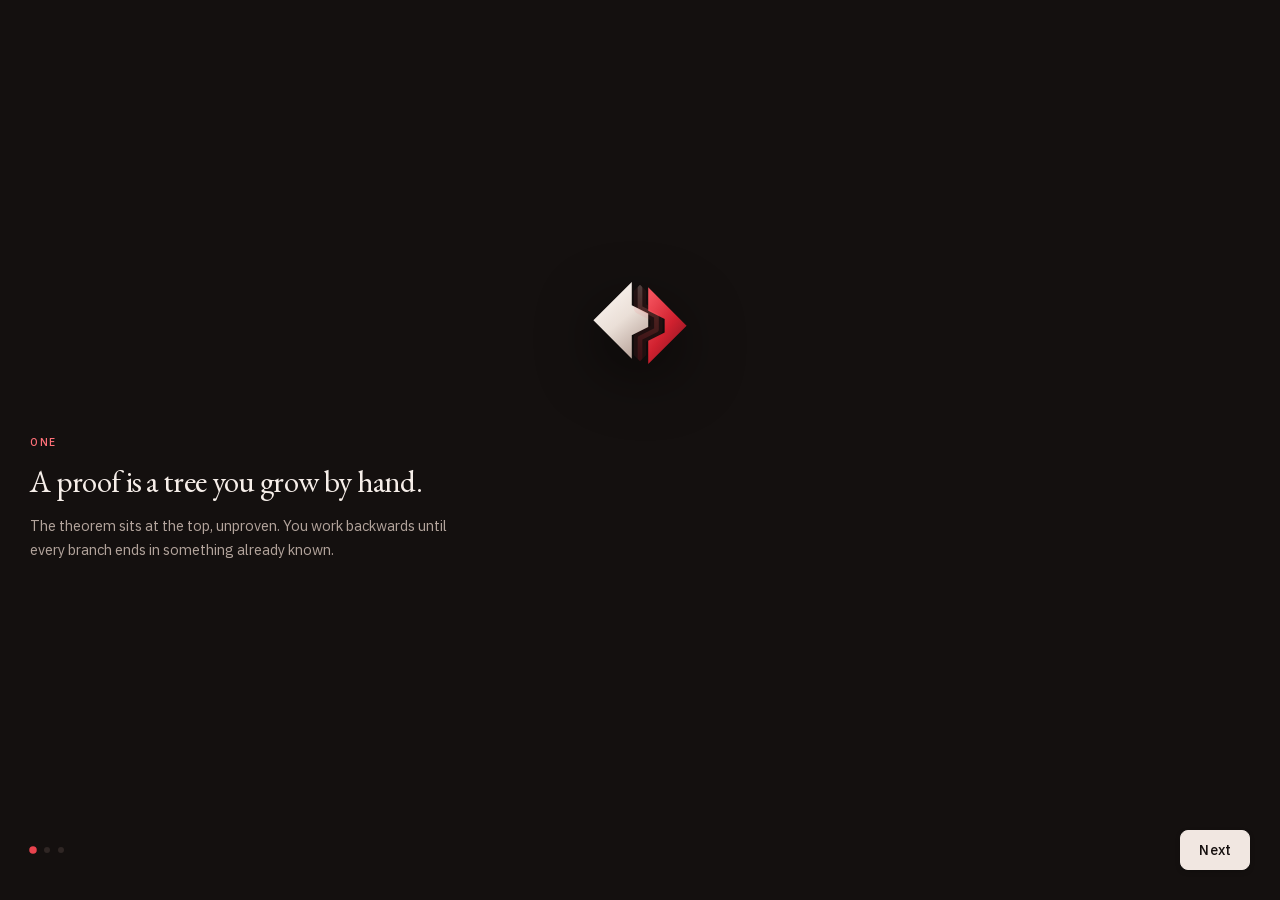
==== commit 6b3b8e5f: "1.0.1 review: no version stamp, settings validated on load, the cascade stops when you leave Found a" ====
--- a/web/index.html
+++ b/web/index.html
@@ -288,7 +288,7 @@
       <input type="file" id="importFile" accept="application/json,.json" hidden>
       <p class="inline-note" id="importNote" hidden></p>
 
-      <p class="colophon">Axiom. Rigor as play.<br>Free, complete, and offline. Version 1.0.1</p>
+      <p class="colophon">Axiom. Rigor as play.<br>Free, complete, and offline.</p>
     </div>
   </section>
 
--- a/web/css/style.css
+++ b/web/css/style.css
@@ -179,7 +179,7 @@
 
 /* ---------------- onboarding ---------------- */
 #onboard { justify-content: flex-start; z-index: 40; padding-top: var(--sat, 0px); }
-.ob-art { width: 124px; height: 124px; margin: 34px auto 0; flex: 0 0 auto;
+.ob-art { width: 148px; height: 148px; margin: auto auto 0; flex: 0 0 auto;
   filter: drop-shadow(0 18px 30px rgba(0, 0, 0, 0.75)); }
 .mk-half, .mk-seam { transition: transform 0.7s var(--ease), opacity 0.7s var(--ease); }
 .mark-live.is-apart .mk-l { transform: translateX(-6px) translateY(-2px); }
@@ -191,10 +191,10 @@
   0% { filter: brightness(2.4) drop-shadow(0 0 10px rgba(255, 90, 90, 0.9)); }
   100% { filter: none; }
 }
-.ob-track { flex: 1; display: flex; overflow: hidden; }
+.ob-track { flex: 0 1 auto; display: flex; overflow: hidden; margin-bottom: auto; }
 .ob-card {
   flex: 0 0 100%; display: flex; flex-direction: column; justify-content: flex-start;
-  padding: 34px 30px 0; transition: transform 0.38s var(--ease);
+  padding: 38px 30px 0; transition: transform 0.38s var(--ease);
 }
 .ob-step { margin-bottom: 14px; color: var(--accent-hi); }
 .ob-line { font-size: 31px; line-height: 1.16; margin: 0 0 14px; letter-spacing: -0.022em; text-wrap: balance; }
@@ -321,8 +321,9 @@
 .arch .am .ic { width: 15px; height: 15px; margin: 2px auto 0; }
 .arch.done { border-color: var(--accent-line); background: linear-gradient(160deg, var(--accent-wash), var(--surface)); }
 .arch.done .am { color: var(--accent-hi); }
-.arch.unset .am::after { content: ''; display: block; width: 5px; height: 5px; border-radius: 50%;
-  background: var(--surface-3); margin: 8px auto 0; }
+/* an unproved day is marked with the app's own solid, drawn small, rather than a dot */
+.arch.unset .am::after { content: ''; display: block; width: 8px; height: 8px;
+  border: 1px solid var(--hair); transform: rotate(45deg); margin: 6px auto 0; }
 .arch.today { border-style: dashed; border-color: var(--accent-line); }
 
 /* ---------------- forge ---------------- */
